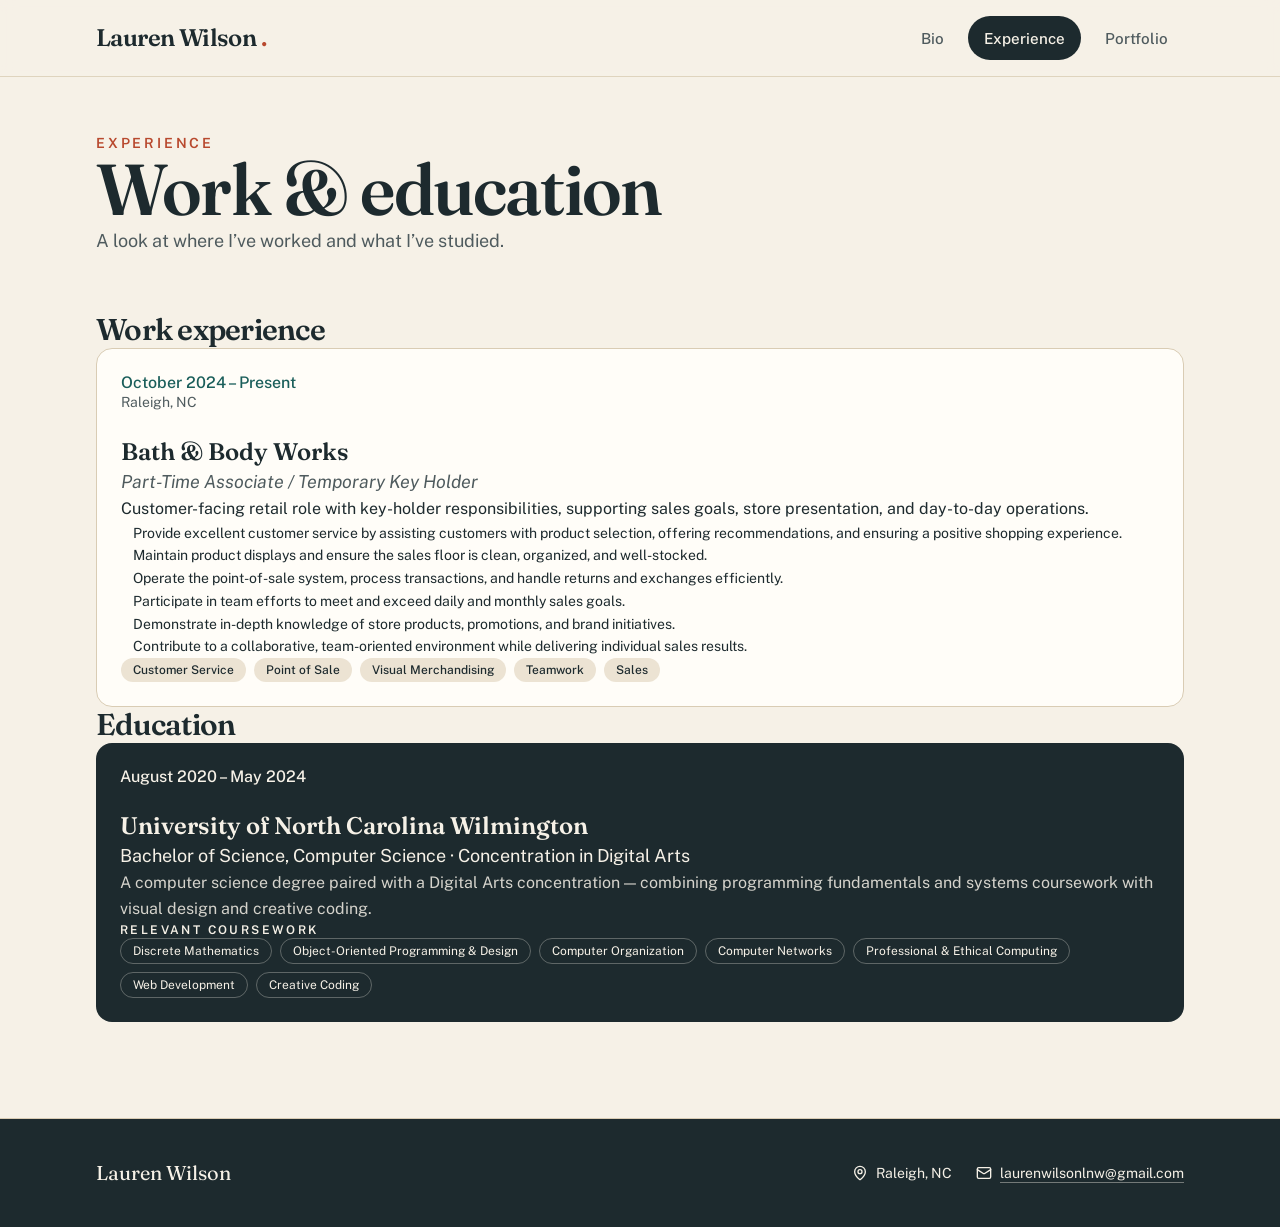
==== experience.html @ ba168817 "Match experience.html page spacing to index layout" ====
<!doctype html>
<html lang="en">
  <head>
    <meta charset="utf-8">
    <meta property="og:image:width" content="1200">
    <meta property="og:image:height" content="630">
    <meta name="viewport" content="width=device-width, initial-scale=1">
    <link rel="preload" as="image" href="/img/headshot-placeholder.svg">
    <link rel="stylesheet" href="https://fonts.googleapis.com/css2?family=Fraunces:opsz,wght@9..144,400;9..144,600&amp;family=Public+Sans:wght@400;500;600&amp;display=swap" data-precedence="default">
    <link rel="stylesheet" href="/assets/index-B3BmsTNa.css" data-precedence="default">
    <link rel="stylesheet" href="https://laurenwilsonlnw-blip.github.io/laurenwilsonlnw-resume.github.io/assets/index-B3BmsTNa.css" data-precedence="default">
    <meta name="description" content="Lauren Wilson is a Computer Science graduate from UNC Wilmington with a concentration in Digital Arts, based in Raleigh, NC.">
    <meta name="theme-color" content="#f6f1e7">
    <meta property="og:title" content="Lauren Wilson — Résumé &amp; Portfolio">
    <meta property="og:description" content="Lauren Wilson is a Computer Science graduate from UNC Wilmington with a concentration in Digital Arts, based in Raleigh, NC.">
    <meta property="og:type" content="website">
    <meta name="twitter:card" content="summary_large_image">
    <link rel="modulepreload" href="/assets/index-8iUatAJL.js">
    <link rel="preconnect" href="https://fonts.googleapis.com">
    <link rel="preconnect" href="https://fonts.gstatic.com" crossorigin="anonymous">
    <link rel="modulepreload" as="script" crossorigin="" href="/assets/experience-CYLCXYVE.js">
    <link rel="modulepreload" as="script" crossorigin="" href="/assets/PageHeading-WVvQn5Es.js">
    <link rel="modulepreload" as="script" crossorigin="" href="/assets/portfolio-CBgNnJ46.js">
    <title>Experience — Lauren Wilson</title>
    <link rel="modulepreload" href="/assets/index-6BKXORQe.js">
  </head>
  <body class="flex min-h-screen flex-col"><a href="#main" class="sr-only focus:not-sr-only focus:fixed focus:left-4 focus:top-4 focus:z-50 focus:rounded-full focus:bg-foreground focus:px-5 focus:py-3 focus:text-background">Skip to main content</a>
    <header class="border-b border-border/80 bg-background/90 backdrop-blur supports-[backdrop-filter]:bg-background/75 sticky top-0 z-20">
      <div class="mx-auto flex max-w-6xl flex-col gap-3 px-5 py-4 sm:flex-row sm:items-center sm:justify-between sm:px-8"><a class="font-display text-2xl font-semibold tracking-tight" href="./">Lauren Wilson <span class="text-accent" aria-hidden="true">.</span></a>
        <nav aria-label="Main">
          <ul class="flex gap-1 sm:gap-2">
            <li><a class="inline-flex min-h-11 items-center rounded-full px-4 text-[0.95rem] font-medium text-muted-foreground hover:bg-secondary hover:text-foreground transition-colors" href="./">Bio</a></li>
            <li><a class="inline-flex min-h-11 items-center rounded-full px-4 text-[0.95rem] font-medium bg-foreground! text-background! transition-colors" href="./experience.html" aria-current="page">Experience</a></li>
            <li><a class="inline-flex min-h-11 items-center rounded-full px-4 text-[0.95rem] font-medium text-muted-foreground hover:bg-secondary hover:text-foreground transition-colors" href="./portfolio.html">Portfolio</a></li>
          </ul>
        </nav>
      </div>
    </header>
    <main id="main" tabindex="-1" class="flex-1 focus:outline-none">
      <div class="mx-auto max-w-6xl px-5 sm:px-8">
        <section class="py-14">
          <p class="text-sm font-semibold uppercase tracking-[0.2em] text-accent">Experience</p>
          <h1 class="mt-4 font-display text-5xl font-semibold leading-[1.02] tracking-tight sm:text-7xl">Work &amp; education</h1>
          <p class="mt-5 max-w-2xl text-lg leading-relaxed text-muted-foreground">A look at where I’ve worked and what I’ve studied.</p>
        </section>
        <section class="pb-14 sm:pb-20">
          <h2 class="mb-6 font-display text-3xl font-semibold tracking-tight">Work experience</h2>
          <article class="rounded-2xl border border-border bg-card p-6 sm:p-7">
            <div class="grid gap-6 md:grid-cols-[10rem_1fr]">
              <div>
                <p class="font-medium text-primary">October 2024 – Present</p>
                <p class="mt-1 text-sm text-muted-foreground">Raleigh, NC</p>
              </div>
              <div>
                <h3 class="font-display text-2xl font-semibold">Bath &amp; Body Works</h3>
                <p class="text-lg italic text-muted-foreground">Part-Time Associate / Temporary Key Holder</p>
                <p class="mt-5 leading-relaxed">Customer-facing retail role with key-holder responsibilities, supporting sales goals, store presentation, and day-to-day operations.</p>
                <ul class="mt-4 space-y-2 text-sm leading-relaxed">
                  <li class="flex gap-3"><span class="mt-2 size-2 shrink-0 rounded-full bg-accent"></span><span>Provide excellent customer service by assisting customers with product selection, offering recommendations, and ensuring a positive shopping experience.</span></li>
                  <li class="flex gap-3"><span class="mt-2 size-2 shrink-0 rounded-full bg-accent"></span><span>Maintain product displays and ensure the sales floor is clean, organized, and well-stocked.</span></li>
                  <li class="flex gap-3"><span class="mt-2 size-2 shrink-0 rounded-full bg-accent"></span><span>Operate the point-of-sale system, process transactions, and handle returns and exchanges efficiently.</span></li>
                  <li class="flex gap-3"><span class="mt-2 size-2 shrink-0 rounded-full bg-accent"></span><span>Participate in team efforts to meet and exceed daily and monthly sales goals.</span></li>
                  <li class="flex gap-3"><span class="mt-2 size-2 shrink-0 rounded-full bg-accent"></span><span>Demonstrate in-depth knowledge of store products, promotions, and brand initiatives.</span></li>
                  <li class="flex gap-3"><span class="mt-2 size-2 shrink-0 rounded-full bg-accent"></span><span>Contribute to a collaborative, team-oriented environment while delivering individual sales results.</span></li>
                </ul>
                <div class="mt-5 flex flex-wrap gap-2"><span class="rounded-full bg-muted px-3 py-1 text-xs font-medium">Customer Service</span><span class="rounded-full bg-muted px-3 py-1 text-xs font-medium">Point of Sale</span><span class="rounded-full bg-muted px-3 py-1 text-xs font-medium">Visual Merchandising</span><span class="rounded-full bg-muted px-3 py-1 text-xs font-medium">Teamwork</span><span class="rounded-full bg-muted px-3 py-1 text-xs font-medium">Sales</span></div>
              </div>
            </div>
          </article>
        </section>
        <section class="pb-20">
          <h2 class="mb-6 font-display text-3xl font-semibold tracking-tight">Education</h2>
          <article class="rounded-2xl bg-foreground p-6 text-background sm:p-7">
            <div class="grid gap-6 md:grid-cols-[10rem_1fr]">
              <div>
                <p class="font-medium">August 2020 – May 2024</p>
              </div>
              <div>
                <h3 class="font-display text-2xl font-semibold">University of North Carolina Wilmington</h3>
                <p class="text-lg text-background/75">Bachelor of Science, Computer Science · Concentration in Digital Arts</p>
                <p class="mt-5 leading-relaxed text-background/85">A computer science degree paired with a Digital Arts concentration — combining programming fundamentals and systems coursework with visual design and creative coding.</p>
                <p class="mt-5 text-xs font-semibold uppercase tracking-[0.2em] text-background/70">Relevant coursework</p>
                <div class="mt-3 flex flex-wrap gap-2"><span class="rounded-full border border-background/30 px-3 py-1 text-xs">Discrete Mathematics</span><span class="rounded-full border border-background/30 px-3 py-1 text-xs">Object-Oriented Programming & Design</span><span class="rounded-full border border-background/30 px-3 py-1 text-xs">Computer Organization</span><span class="rounded-full border border-background/30 px-3 py-1 text-xs">Computer Networks</span><span class="rounded-full border border-background/30 px-3 py-1 text-xs">Professional & Ethical Computing</span><span class="rounded-full border border-background/30 px-3 py-1 text-xs">Web Development</span><span class="rounded-full border border-background/30 px-3 py-1 text-xs">Creative Coding</span></div>
              </div>
            </div>
          </article>
        </section>
      </div>
    </main>
    <footer class="mt-24 border-t border-border bg-foreground text-background">
      <div class="mx-auto flex max-w-6xl flex-col gap-6 px-5 py-10 sm:flex-row sm:items-center sm:justify-between sm:px-8">
        <p class="font-display text-xl">Lauren Wilson</p>
        <ul class="flex flex-col gap-3 text-sm sm:flex-row sm:gap-6">
          <li class="flex items-center gap-2"><svg xmlns="http://www.w3.org/2000/svg" width="24" height="24" viewBox="0 0 24 24" fill="none" stroke="currentColor" stroke-width="2" stroke-linecap="round" stroke-linejoin="round" class="lucide lucide-map-pin size-4" aria-hidden="true">
              <path d="M20 10c0 4.993-5.539 10.193-7.399 11.799a1 1 0 0 1-1.202 0C9.539 20.193 4 14.993 4 10a8 8 0 0 1 16 0"></path>
              <circle cx="12" cy="10" r="3"></circle>
            </svg> Raleigh, NC </li>
          <li><a href="mailto:laurenwilsonlnw@gmail.com" class="flex items-center gap-2 underline decoration-background/40 underline-offset-4 hover:decoration-background"><svg xmlns="http://www.w3.org/2000/svg" width="24" height="24" viewBox="0 0 24 24" fill="none" stroke="currentColor" stroke-width="2" stroke-linecap="round" stroke-linejoin="round" class="lucide lucide-mail size-4" aria-hidden="true">
                <path d="m22 7-8.991 5.727a2 2 0 0 1-2.009 0L2 7"></path>
                <rect x="2" y="4" width="20" height="16" rx="2"></rect>
              </svg> laurenwilsonlnw@gmail.com </a></li>
        </ul>
      </div>
    </footer>
  </body>
</html>
---- assets/index-B3BmsTNa.css ----
@layer properties {
    @supports (((-webkit-hyphens: none)) and (not (margin-trim:inline))) or ((-moz-orient:inline) and (not (color:rgb(from red r g b)))) {
        *,:before,:after,::backdrop {
            --tw-translate-x:0;
            --tw-translate-y: 0;
            --tw-translate-z: 0;
            --tw-rotate-x: initial;
            --tw-rotate-y: initial;
            --tw-rotate-z: initial;
            --tw-skew-x: initial;
            --tw-skew-y: initial;
            --tw-space-y-reverse: 0;
            --tw-border-style: solid;
            --tw-leading: initial;
            --tw-font-weight: initial;
            --tw-tracking: initial;
            --tw-shadow: 0 0 #0000;
            --tw-shadow-color: initial;
            --tw-shadow-alpha: 100%;
            --tw-inset-shadow: 0 0 #0000;
            --tw-inset-shadow-color: initial;
            --tw-inset-shadow-alpha: 100%;
            --tw-ring-color: initial;
            --tw-ring-shadow: 0 0 #0000;
            --tw-inset-ring-color: initial;
            --tw-inset-ring-shadow: 0 0 #0000;
            --tw-ring-inset: initial;
            --tw-ring-offset-width: 0px;
            --tw-ring-offset-color: #fff;
            --tw-ring-offset-shadow: 0 0 #0000;
            --tw-outline-style: solid;
            --tw-blur: initial;
            --tw-brightness: initial;
            --tw-contrast: initial;
            --tw-grayscale: initial;
            --tw-hue-rotate: initial;
            --tw-invert: initial;
            --tw-opacity: initial;
            --tw-saturate: initial;
            --tw-sepia: initial;
            --tw-drop-shadow: initial;
            --tw-drop-shadow-color: initial;
            --tw-drop-shadow-alpha: 100%;
            --tw-drop-shadow-size: initial;
            --tw-backdrop-blur: initial;
            --tw-backdrop-brightness: initial;
            --tw-backdrop-contrast: initial;
            --tw-backdrop-grayscale: initial;
            --tw-backdrop-hue-rotate: initial;
            --tw-backdrop-invert: initial;
            --tw-backdrop-opacity: initial;
            --tw-backdrop-saturate: initial;
            --tw-backdrop-sepia: initial
        }
    }
}

@layer theme {
    :root,:host {
        --font-mono: ui-monospace, SFMono-Regular, Menlo, Monaco, Consolas, "Liberation Mono", "Courier New", monospace;
        --color-blue-600: oklch(54.6% .245 262.881);
        --color-gray-600: oklch(44.6% .03 256.802);
        --color-white: #fff;
        --spacing: .25rem;
        --container-sm: 24rem;
        --container-xl: 36rem;
        --container-3xl: 48rem;
        --container-6xl: 72rem;
        --text-xs: .75rem;
        --text-xs--line-height: calc(1 / .75);
        --text-sm: .875rem;
        --text-sm--line-height: calc(1.25 / .875);
        --text-lg: 1.125rem;
        --text-lg--line-height: calc(1.75 / 1.125);
        --text-xl: 1.25rem;
        --text-xl--line-height: calc(1.75 / 1.25);
        --text-2xl: 1.5rem;
        --text-2xl--line-height: calc(2 / 1.5);
        --text-3xl: 1.875rem;
        --text-3xl--line-height: 1.2 ;
        --text-4xl: 2.25rem;
        --text-4xl--line-height: calc(2.5 / 2.25);
        --text-5xl: 3rem;
        --text-5xl--line-height: 1;
        --text-6xl: 3.75rem;
        --text-6xl--line-height: 1;
        --text-7xl: 4.5rem;
        --text-7xl--line-height: 1;
        --font-weight-medium: 500;
        --font-weight-semibold: 600;
        --font-weight-bold: 700;
        --tracking-tight: -.025em;
        --leading-relaxed: 1.625;
        --radius-2xl: 1rem;
        --default-transition-duration: .15s;
        --default-transition-timing-function: cubic-bezier(.4, 0, .2, 1);
        --default-font-family: "Public Sans", ui-sans-serif, system-ui, sans-serif;
        --default-mono-font-family: var(--font-mono)
    }
}

@layer base {
    *,:after,:before,::backdrop {
        box-sizing: border-box;
        border: 0 solid;
        margin: 0;
        padding: 0
    }

    ::file-selector-button {
        box-sizing: border-box;
        border: 0 solid;
        margin: 0;
        padding: 0
    }

    html,: host {
        -webkit-text-size-adjust:100%;
        tab-size: 4;
        line-height: 1.5;
        font-family: var(--default-font-family,ui-sans-serif, system-ui, sans-serif, "Apple Color Emoji", "Segoe UI Emoji", "Segoe UI Symbol", "Noto Color Emoji");
        font-feature-settings: var(--default-font-feature-settings,normal);
        font-variation-settings: var(--default-font-variation-settings,normal);
        -webkit-tap-highlight-color: transparent
    }

    hr {
        height: 0;
        color: inherit;
        border-top-width: 1px
    }

    abbr: where([title]) {
        -webkit-text-decoration:underline dotted;
        text-decoration: underline dotted
    }

    h1,h2,h3,h4,h5,h6 {
        font-size: inherit;
        font-weight: inherit
    }

    a {
        color: inherit;
        -webkit-text-decoration: inherit;
        text-decoration: inherit
    }

    b,strong {
        font-weight: bolder
    }

    code,kbd,samp,pre {
        font-family: var(--default-mono-font-family,ui-monospace, SFMono-Regular, Menlo, Monaco, Consolas, "Liberation Mono", "Courier New", monospace);
        font-feature-settings: var(--default-mono-font-feature-settings,normal);
        font-variation-settings: var(--default-mono-font-variation-settings,normal);
        font-size: 1em
    }

    small {
        font-size: 80%
    }

    sub,sup {
        vertical-align: baseline;
        font-size: 75%;
        line-height: 0;
        position: relative
    }

    sub {
        bottom: -.25em
    }

    sup {
        top: -.5em
    }

    table {
        text-indent: 0;
        border-color: inherit;
        border-collapse: collapse
    }

    :-moz-focusring {
        outline: auto
    }

    progress {
        vertical-align: baseline
    }

    summary {
        display: list-item
    }

    ol,ul,menu {
        list-style: none
    }

    img,svg,video,canvas,audio,iframe,embed,object {
        vertical-align: middle;
        display: block
    }

    img,video {
        max-width: 100%;
        height: auto
    }

    button,input,select,optgroup,textarea {
        font: inherit;
        font-feature-settings: inherit;
        font-variation-settings: inherit;
        letter-spacing: inherit;
        color: inherit;
        opacity: 1;
        background-color: #0000;
        border-radius: 0
    }

    ::file-selector-button {
        font: inherit;
        font-feature-settings: inherit;
        font-variation-settings: inherit;
        letter-spacing: inherit;
        color: inherit;
        opacity: 1;
        background-color: #0000;
        border-radius: 0
    }

    :where(select: is([multiple],[size])) optgroup {
        font-weight:bolder
    }

    :where(select: is([multiple],[size])) optgroup option {
        padding-inline-start:20px
    }

    ::file-selector-button {
        margin-inline-end:4px}

    ::placeholder {
        opacity: 1
    }

    @supports (not ((-webkit-appearance: -apple-pay-button))) or (contain-intrinsic-size:1px) {
        ::placeholder {
            color:currentColor
        }

        @supports (color: color-mix(in lab,red,red)) {
            ::placeholder {
                color:color-mix(in oklab,currentcolor 50%,transparent)
            }
        }
    }

    textarea {
        resize: vertical
    }

    ::-webkit-search-decoration {
        -webkit-appearance: none
    }

    ::-webkit-date-and-time-value {
        min-height: 1lh;
        text-align: inherit
    }

    ::-webkit-datetime-edit {
        display: inline-flex
    }

    ::-webkit-datetime-edit-fields-wrapper {
        padding: 0
    }

    ::-webkit-datetime-edit {
        padding-block:0}

    ::-webkit-datetime-edit-year-field {
        padding-block:0}

    ::-webkit-datetime-edit-month-field {
        padding-block:0}

    ::-webkit-datetime-edit-day-field {
        padding-block:0}

    ::-webkit-datetime-edit-hour-field {
        padding-block:0}

    ::-webkit-datetime-edit-minute-field {
        padding-block:0}

    ::-webkit-datetime-edit-second-field {
        padding-block:0}

    ::-webkit-datetime-edit-millisecond-field {
        padding-block:0}

    ::-webkit-datetime-edit-meridiem-field {
        padding-block:0}

    ::-webkit-calendar-picker-indicator {
        line-height: 1
    }

    :-moz-ui-invalid {
        box-shadow: none
    }

    button,input: where([type=button],[type=reset],[type=submit]) {
        appearance:button
    }

    ::file-selector-button {
        appearance: button
    }

    ::-webkit-inner-spin-button {
        height: auto
    }

    ::-webkit-outer-spin-button {
        height: auto
    }

    [hidden]: where(:not([hidden=until-found])) {
        display:none!important
    }

    * {
        border-color: var(--border)
    }

    html {
        scroll-behavior: smooth
    }

    body {
        margin: calc(var(--spacing) * 0);
        background-color: var(--background);
        color: var(--foreground);
        -webkit-font-smoothing: antialiased;
        -moz-osx-font-smoothing: grayscale;
        font-family: Public Sans,ui-sans-serif,system-ui,sans-serif
    }

    :focus-visible {
        outline: 3px solid var(--ring);
        outline-offset: 3px;
        border-radius: 4px
    }

    ::selection {
        background: var(--secondary)
    }
}

@layer components;@layer utilities {
    .\@container\/card-header {
        container: card-header/inline-size
    }

    .visible {
        visibility: visible
    }

    .sr-only {
        clip-path: inset(50%);
        white-space: nowrap;
        border-width: 0;
        width: 1px;
        height: 1px;
        margin: -1px;
        padding: 0;
        position: absolute;
        overflow: hidden
    }

    .absolute {
        position: absolute
    }

    .relative {
        position: relative
    }

    .static {
        position: static
    }

    .sticky {
        position: sticky
    }

    .-inset-3 {
        inset: calc(var(--spacing) * -3)
    }

    .start {
        inset-inline-start: var(--spacing)
    }

    .top-0 {
        top: calc(var(--spacing) * 0)
    }

    .z-20 {
        z-index: 20
    }

    .col-start-2 {
        grid-column-start: 2
    }

    .row-span-2 {
        grid-row: span 2/span 2
    }

    .row-start-1 {
        grid-row-start: 1
    }

    .mx-auto {
        margin-inline:auto}

    .mt-0\.5 {
        margin-top: calc(var(--spacing) * .5)
    }

    .mt-2 {
        margin-top: calc(var(--spacing) * 2)
    }

    .mt-8 {
        margin-top: calc(var(--spacing) * 8)
    }

    .mt-14 {
        margin-top: calc(var(--spacing) * 14)
    }

    .mt-16 {
        margin-top: calc(var(--spacing) * 16)
    }

    .mt-20 {
        margin-top: calc(var(--spacing) * 20)
    }

    .mt-24 {
        margin-top: calc(var(--spacing) * 24)
    }

    .mt-auto {
        margin-top: auto
    }

    .mb-3 {
        margin-bottom: calc(var(--spacing) * 3)
    }

    .block {
        display: block
    }

    .flex {
        display: flex
    }

    .grid {
        display: grid
    }

    .hidden {
        display: none
    }

    .inline-flex {
        display: inline-flex
    }

    .aspect-\[4\/5\] {
        aspect-ratio: 4/5
    }

    .aspect-\[8\/5\] {
        aspect-ratio: 8/5
    }

    .size-4 {
        width: calc(var(--spacing) * 4);
        height: calc(var(--spacing) * 4)
    }

    .size-5 {
        width: calc(var(--spacing) * 5);
        height: calc(var(--spacing) * 5)
    }

    .h-full {
        height: 100%
    }

    .min-h-11 {
        min-height: calc(var(--spacing) * 11)
    }

    .min-h-12 {
        min-height: calc(var(--spacing) * 12)
    }

    .min-h-screen {
        min-height: 100vh
    }

    .w-fit {
        width: fit-content
    }

    .w-full {
        width: 100%
    }

    .max-w-3xl {
        max-width: var(--container-3xl)
    }

    .max-w-6xl {
        max-width: var(--container-6xl)
    }

    .max-w-sm {
        max-width: var(--container-sm)
    }

    .max-w-xl {
        max-width: var(--container-xl)
    }

    .flex-1 {
        flex: 1
    }

    .shrink-0 {
        flex-shrink: 0
    }

    .translate-x-4 {
        --tw-translate-x: calc(var(--spacing) * 4);
        translate: var(--tw-translate-x) var(--tw-translate-y)
    }

    .translate-y-4 {
        --tw-translate-y: calc(var(--spacing) * 4);
        translate: var(--tw-translate-x) var(--tw-translate-y)
    }

    .transform {
        transform: var(--tw-rotate-x,) var(--tw-rotate-y,) var(--tw-rotate-z,) var(--tw-skew-x,) var(--tw-skew-y,)
    }

    .auto-rows-min {
        grid-auto-rows: min-content
    }

    .grid-rows-\[auto_auto\] {
        grid-template-rows: auto auto
    }

    .flex-col {
        flex-direction: column
    }

    .flex-wrap {
        flex-wrap: wrap
    }

    .items-center {
        align-items: center
    }

    .items-start {
        align-items: flex-start
    }

    .justify-center {
        justify-content: center
    }

    .gap-1 {
        gap: calc(var(--spacing) * 1)
    }

    .gap-1\.5 {
        gap: calc(var(--spacing) * 1.5)
    }

    .gap-2 {
        gap: calc(var(--spacing) * 2)
    }

    .gap-3 {
        gap: calc(var(--spacing) * 3)
    }

    .gap-4 {
        gap: calc(var(--spacing) * 4)
    }

    .gap-6 {
        gap: calc(var(--spacing) * 6)
    }

    .gap-8 {
        gap: calc(var(--spacing) * 8)
    }

    .gap-10 {
        gap: calc(var(--spacing) * 10)
    }

    :where(.space-y-1>:not(:last-child)) {
        --tw-space-y-reverse: 0;
        margin-block-start:calc(calc(var(--spacing) * 1) * var(--tw-space-y-reverse));margin-block-end: calc(calc(var(--spacing) * 1) * calc(1 - var(--tw-space-y-reverse)))
    }

    :where(.space-y-1\.5>: not(:last-child)) {
        --tw-space-y-reverse:0;
        margin-block-start:calc(calc(var(--spacing) * 1.5) * var(--tw-space-y-reverse));margin-block-end: calc(calc(var(--spacing) * 1.5) * calc(1 - var(--tw-space-y-reverse)))
    }

    :where(.space-y-3>:not(:last-child)) {
        --tw-space-y-reverse: 0;
        margin-block-start:calc(calc(var(--spacing) * 3) * var(--tw-space-y-reverse));margin-block-end: calc(calc(var(--spacing) * 3) * calc(1 - var(--tw-space-y-reverse)))
    }

    :where(.space-y-4>:not(:last-child)) {
        --tw-space-y-reverse: 0;
        margin-block-start:calc(calc(var(--spacing) * 4) * var(--tw-space-y-reverse));margin-block-end: calc(calc(var(--spacing) * 4) * calc(1 - var(--tw-space-y-reverse)))
    }

    :where(.space-y-5>:not(:last-child)) {
        --tw-space-y-reverse: 0;
        margin-block-start:calc(calc(var(--spacing) * 5) * var(--tw-space-y-reverse));margin-block-end: calc(calc(var(--spacing) * 5) * calc(1 - var(--tw-space-y-reverse)))
    }

    :where(.space-y-6>:not(:last-child)) {
        --tw-space-y-reverse: 0;
        margin-block-start:calc(calc(var(--spacing) * 6) * var(--tw-space-y-reverse));margin-block-end: calc(calc(var(--spacing) * 6) * calc(1 - var(--tw-space-y-reverse)))
    }

    :where(.space-y-8>:not(:last-child)) {
        --tw-space-y-reverse: 0;
        margin-block-start:calc(calc(var(--spacing) * 8) * var(--tw-space-y-reverse));margin-block-end: calc(calc(var(--spacing) * 8) * calc(1 - var(--tw-space-y-reverse)))
    }

    .self-start {
        align-self: flex-start
    }

    .justify-self-end {
        justify-self: flex-end
    }

    .overflow-hidden {
        overflow: hidden
    }

    .rounded-2xl {
        border-radius: var(--radius-2xl)
    }

    .rounded-\[2rem\] {
        border-radius: 2rem
    }

    .rounded-full {
        border-radius: 3.40282e38px
    }

    .rounded-md {
        border-radius: calc(var(--radius) - 2px)
    }

    .rounded-xl {
        border-radius: calc(var(--radius) + 4px)
    }

    .border {
        border-style: var(--tw-border-style);
        border-width: 1px
    }

    .border-2 {
        border-style: var(--tw-border-style);
        border-width: 2px
    }

    .border-t {
        border-top-style: var(--tw-border-style);
        border-top-width: 1px
    }

    .border-b {
        border-bottom-style: var(--tw-border-style);
        border-bottom-width: 1px
    }

    .border-background\/30 {
        border-color: var(--background)
    }

    @supports (color: color-mix(in lab,red,red)) {
        .border-background\/30 {
            border-color:color-mix(in oklab,var(--background) 30%,transparent)
        }
    }

    .border-border,.border-border\/80 {
        border-color: var(--border)
    }

    @supports (color: color-mix(in lab,red,red)) {
        .border-border\/80 {
            border-color:color-mix(in oklab,var(--border) 80%,transparent)
        }
    }

    .border-foreground {
        border-color: var(--foreground)
    }

    .border-transparent {
        border-color: #0000
    }

    .bg-accent\/20 {
        background-color: var(--accent)
    }

    @supports (color: color-mix(in lab,red,red)) {
        .bg-accent\/20 {
            background-color:color-mix(in oklab,var(--accent) 20%,transparent)
        }
    }

    .bg-background\/90 {
        background-color: var(--background)
    }

    @supports (color: color-mix(in lab,red,red)) {
        .bg-background\/90 {
            background-color:color-mix(in oklab,var(--background) 90%,transparent)
        }
    }

    .bg-border {
        background-color: var(--border)
    }

    .bg-card {
        background-color: var(--card)
    }

    .bg-foreground {
        background-color: var(--foreground)
    }

    .bg-foreground\! {
        background-color: var(--foreground)!important
    }

    .bg-muted {
        background-color: var(--muted)
    }

    .bg-primary {
        background-color: var(--primary)
    }

    .bg-primary-foreground {
        background-color: var(--primary-foreground)
    }

    .bg-secondary {
        background-color: var(--secondary)
    }

    .object-cover {
        object-fit: cover
    }

    .p-4 {
        padding: calc(var(--spacing) * 4)
    }

    .p-5 {
        padding: calc(var(--spacing) * 5)
    }

    .p-6 {
        padding: calc(var(--spacing) * 6)
    }

    .px-2 {
        padding-inline:calc(var(--spacing) * 2)}

    .px-3 {
        padding-inline: calc(var(--spacing) * 3)
    }

    .px-4 {
        padding-inline:calc(var(--spacing) * 4)}

    .px-5 {
        padding-inline: calc(var(--spacing) * 5)
    }

    .px-6 {
        padding-inline:calc(var(--spacing) * 6)}

    .py-0\.5 {
        padding-block: calc(var(--spacing) * .5)
    }

    .py-1 {
        padding-block:calc(var(--spacing) * 1)}

    .py-4 {
        padding-block: calc(var(--spacing) * 4)
    }

    .py-6 {
        padding-block:calc(var(--spacing) * 6)}

    .py-10 {
        padding-block: calc(var(--spacing) * 10)
    }

    .py-12 {
        padding-block:calc(var(--spacing) * 12)}

    .py-14 {
        padding-block: calc(var(--spacing) * 14)
    }

    .pt-2 {
        padding-top: calc(var(--spacing) * 2)
    }

    .pt-3 {
        padding-top: calc(var(--spacing) * 3)
    }

    .pt-4 {
        padding-top: calc(var(--spacing) * 4)
    }

    .font-display {
        font-family: Fraunces,ui-serif,Georgia,serif
    }

    .font-sans {
        font-family: Public Sans,ui-sans-serif,system-ui,sans-serif
    }

    .text-2xl {
        font-size: var(--text-2xl);
        line-height: var(--tw-leading,var(--text-2xl--line-height))
    }

    .text-3xl {
        font-size: var(--text-3xl);
        line-height: var(--tw-leading,var(--text-3xl--line-height))
    }

    .text-4xl {
        font-size: var(--text-4xl);
        line-height: var(--tw-leading,var(--text-4xl--line-height))
    }

    .text-5xl {
        font-size: var(--text-5xl);
        line-height: var(--tw-leading,var(--text-5xl--line-height))
    }

    .text-lg {
        font-size: var(--text-lg);
        line-height: var(--tw-leading,var(--text-lg--line-height))
    }

    .text-sm {
        font-size: var(--text-sm);
        line-height: var(--tw-leading,var(--text-sm--line-height))
    }

    .text-xl {
        font-size: var(--text-xl);
        line-height: var(--tw-leading,var(--text-xl--line-height))
    }

    .text-xs {
        font-size: var(--text-xs);
        line-height: var(--tw-leading,var(--text-xs--line-height))
    }

    .text-\[0\.95rem\] {
        font-size: .95rem
    }

    .leading-\[1\.02\] {
        --tw-leading: 1.02;
        line-height: 1.02
    }

    .leading-\[1\.05\] {
        --tw-leading: 1.05;
        line-height: 1.05
    }

    .leading-none {
        --tw-leading: 1;
        line-height: 1
    }

    .leading-relaxed {
        --tw-leading: var(--leading-relaxed);
        line-height: var(--leading-relaxed)
    }

    .font-bold {
        --tw-font-weight: var(--font-weight-bold);
        font-weight: var(--font-weight-bold)
    }

    .font-medium {
        --tw-font-weight: var(--font-weight-medium);
        font-weight: var(--font-weight-medium)
    }

    .font-semibold {
        --tw-font-weight: var(--font-weight-semibold);
        font-weight: var(--font-weight-semibold)
    }

    .tracking-\[0\.2em\] {
        --tw-tracking: .2em;
        letter-spacing: .2em
    }

    .tracking-\[0\.15em\] {
        --tw-tracking: .15em;
        letter-spacing: .15em
    }

    .tracking-tight {
        --tw-tracking: var(--tracking-tight);
        letter-spacing: var(--tracking-tight)
    }

    .whitespace-nowrap {
        white-space: nowrap
    }

    .text-accent {
        color: var(--accent)
    }

    .text-background {
        color: var(--background)
    }

    .text-background\! {
        color: var(--background)!important
    }

    .text-background\/80 {
        color: var(--background)
    }

    @supports (color: color-mix(in lab,red,red)) {
        .text-background\/80 {
            color:color-mix(in oklab,var(--background) 80%,transparent)
        }
    }

    .text-background\/85 {
        color: var(--background)
    }

    @supports (color: color-mix(in lab,red,red)) {
        .text-background\/85 {
            color:color-mix(in oklab,var(--background) 85%,transparent)
        }
    }

    .text-blue-600 {
        color: var(--color-blue-600)
    }

    .text-card-foreground {
        color: var(--card-foreground)
    }

    .text-foreground {
        color: var(--foreground)
    }

    .text-gray-600 {
        color: var(--color-gray-600)
    }

    .text-muted-foreground {
        color: var(--muted-foreground)
    }

    .text-primary {
        color: var(--primary)
    }

    .text-primary-foreground,.text-primary-foreground\/85 {
        color: var(--primary-foreground)
    }

    @supports (color: color-mix(in lab,red,red)) {
        .text-primary-foreground\/85 {
            color:color-mix(in oklab,var(--primary-foreground) 85%,transparent)
        }
    }

    .text-secondary {
        color: var(--secondary)
    }

    .text-secondary-foreground {
        color: var(--secondary-foreground)
    }

    .text-white {
        color: var(--color-white)
    }

    .uppercase {
        text-transform: uppercase
    }

    .italic {
        font-style: italic
    }

    .underline {
        text-decoration-line: underline
    }

    .decoration-background\/40 {
        -webkit-text-decoration-color: var(--background);
        text-decoration-color: var(--background)
    }

    @supports (color: color-mix(in lab,red,red)) {
        .decoration-background\/40 {
            -webkit-text-decoration-color:color-mix(in oklab,var(--background) 40%,transparent);
            text-decoration-color: color-mix(in oklab,var(--background) 40%,transparent)
        }
    }

    .underline-offset-4 {
        text-underline-offset: 4px
    }

    .shadow-sm {
        --tw-shadow: 0 1px 3px 0 var(--tw-shadow-color,#0000001a), 0 1px 2px -1px var(--tw-shadow-color,#0000001a);
        box-shadow: var(--tw-inset-shadow),var(--tw-inset-ring-shadow),var(--tw-ring-offset-shadow),var(--tw-ring-shadow),var(--tw-shadow)
    }

    .shadow-xl {
        --tw-shadow: 0 20px 25px -5px var(--tw-shadow-color,#0000001a), 0 8px 10px -6px var(--tw-shadow-color,#0000001a);
        box-shadow: var(--tw-inset-shadow),var(--tw-inset-ring-shadow),var(--tw-ring-offset-shadow),var(--tw-ring-shadow),var(--tw-shadow)
    }

    .shadow-foreground\/10 {
        --tw-shadow-color: var(--foreground)
    }

    @supports (color: color-mix(in lab,red,red)) {
        .shadow-foreground\/10 {
            --tw-shadow-color:color-mix(in oklab, color-mix(in oklab, var(--foreground) 10%, transparent) var(--tw-shadow-alpha), transparent)
        }
    }

    .outline {
        outline-style: var(--tw-outline-style);
        outline-width: 1px
    }

    .filter {
        filter: var(--tw-blur,) var(--tw-brightness,) var(--tw-contrast,) var(--tw-grayscale,) var(--tw-hue-rotate,) var(--tw-invert,) var(--tw-saturate,) var(--tw-sepia,) var(--tw-drop-shadow,)
    }

    .backdrop-blur {
        --tw-backdrop-blur: blur(8px);
        -webkit-backdrop-filter: var(--tw-backdrop-blur,) var(--tw-backdrop-brightness,) var(--tw-backdrop-contrast,) var(--tw-backdrop-grayscale,) var(--tw-backdrop-hue-rotate,) var(--tw-backdrop-invert,) var(--tw-backdrop-opacity,) var(--tw-backdrop-saturate,) var(--tw-backdrop-sepia,);
        backdrop-filter: var(--tw-backdrop-blur,) var(--tw-backdrop-brightness,) var(--tw-backdrop-contrast,) var(--tw-backdrop-grayscale,) var(--tw-backdrop-hue-rotate,) var(--tw-backdrop-invert,) var(--tw-backdrop-opacity,) var(--tw-backdrop-saturate,) var(--tw-backdrop-sepia,)
    }

    .transition {
        transition-property: color,background-color,border-color,outline-color,text-decoration-color,fill,stroke,--tw-gradient-from,--tw-gradient-via,--tw-gradient-to,opacity,box-shadow,transform,translate,scale,rotate,filter,-webkit-backdrop-filter,backdrop-filter,display,content-visibility,overlay,pointer-events;
        transition-timing-function: var(--tw-ease,var(--default-transition-timing-function));
        transition-duration: var(--tw-duration,var(--default-transition-duration))
    }

    .transition-\[color\,box-shadow\] {
        transition-property: color,box-shadow;
        transition-timing-function: var(--tw-ease,var(--default-transition-timing-function));
        transition-duration: var(--tw-duration,var(--default-transition-duration))
    }

    .transition-colors {
        transition-property: color,background-color,border-color,outline-color,text-decoration-color,fill,stroke,--tw-gradient-from,--tw-gradient-via,--tw-gradient-to;
        transition-timing-function: var(--tw-ease,var(--default-transition-timing-function));
        transition-duration: var(--tw-duration,var(--default-transition-duration))
    }

    @media(hover: hover) {
        .hover\:-translate-y-1:hover {
            --tw-translate-y:calc(var(--spacing) * -1);
            translate: var(--tw-translate-x) var(--tw-translate-y)
        }

        .hover\:bg-foreground:hover {
            background-color: var(--foreground)
        }

        .hover\:bg-primary\/90:hover {
            background-color: var(--primary)
        }

        @supports (color: color-mix(in lab,red,red)) {
            .hover\:bg-primary\/90:hover {
                background-color:color-mix(in oklab,var(--primary) 90%,transparent)
            }
        }

        .hover\:bg-secondary:hover {
            background-color: var(--secondary)
        }

        .hover\:text-background:hover {
            color: var(--background)
        }

        .hover\:text-foreground:hover {
            color: var(--foreground)
        }

        .hover\:underline:hover {
            text-decoration-line: underline
        }

        .hover\:decoration-background:hover {
            -webkit-text-decoration-color: var(--background);
            text-decoration-color: var(--background)
        }

        .hover\:shadow-xl:hover {
            --tw-shadow: 0 20px 25px -5px var(--tw-shadow-color,#0000001a), 0 8px 10px -6px var(--tw-shadow-color,#0000001a);
            box-shadow: var(--tw-inset-shadow),var(--tw-inset-ring-shadow),var(--tw-ring-offset-shadow),var(--tw-ring-shadow),var(--tw-shadow)
        }

        .hover\:shadow-foreground\/10:hover {
            --tw-shadow-color: var(--foreground)
        }

        @supports (color: color-mix(in lab,red,red)) {
            .hover\:shadow-foreground\/10:hover {
                --tw-shadow-color:color-mix(in oklab, color-mix(in oklab, var(--foreground) 10%, transparent) var(--tw-shadow-alpha), transparent)
            }
        }
    }

    .focus\: not-sr-only:focus {
        clip-path:none;
        white-space: normal;
        width: auto;
        height: auto;
        margin: 0;
        padding: 0;
        position: static;
        overflow: visible
    }

    .focus\: fixed:focus {
        position:fixed
    }

    .focus\: top-4:focus {
        top:calc(var(--spacing) * 4)
    }

    .focus\: left-4:focus {
        left:calc(var(--spacing) * 4)
    }

    .focus\: z-50:focus {
        z-index:50
    }

    .focus\: rounded-full:focus {
        border-radius:3.40282e38px
    }

    .focus\: bg-foreground:focus {
        background-color:var(--foreground)
    }

    .focus\: px-5:focus {
        padding-inline:calc(var(--spacing) * 5)
    }

    .focus\: py-3:focus {
        padding-block:calc(var(--spacing) * 3)
    }

    .focus\: text-background:focus {
        color:var(--background)
    }

    .focus\: outline-none:focus {
        --tw-outline-style:none;
        outline-style: none
    }

    .focus-visible\: border-ring:focus-visible {
        border-color:var(--ring)
    }

    .focus-visible\: ring-\[3px\]:focus-visible {
        --tw-ring-shadow:var(--tw-ring-inset,) 0 0 0 calc(3px + var(--tw-ring-offset-width)) var(--tw-ring-color,currentcolor);
        box-shadow: var(--tw-inset-shadow),var(--tw-inset-ring-shadow),var(--tw-ring-offset-shadow),var(--tw-ring-shadow),var(--tw-shadow)
    }

    .focus-visible\: ring-ring\/50:focus-visible {
        --tw-ring-color:var(--ring)
    }

    @supports (color: color-mix(in lab,red,red)) {
        .focus-visible\:ring-ring\/50:focus-visible {
            --tw-ring-color:color-mix(in oklab, var(--ring) 50%, transparent)
        }
    }

    .has-data-\[slot\=card-action\]\: grid-cols-\[1fr_auto\]:has([data-slot=card-action]) {
        grid-template-columns:1fr auto
    }

    .data-\[orientation\=horizontal\]\: h-px[data-orientation=horizontal] {
        height:1px
    }

    .data-\[orientation\=horizontal\]\: w-full[data-orientation=horizontal] {
        width:100%
    }

    .data-\[orientation\=vertical\]\: h-full[data-orientation=vertical] {
        height:100%
    }

    .data-\[orientation\=vertical\]\: w-px[data-orientation=vertical] {
        width:1px
    }

    @supports ((-webkit-backdrop-filter: var(--tw)) or (backdrop-filter:var(--tw))) {
        .supports-\[backdrop-filter\]\:bg-background\/75 {
            background-color:var(--background)
        }

        @supports (color: color-mix(in lab,red,red)) {
            .supports-\[backdrop-filter\]\:bg-background\/75 {
                background-color:color-mix(in oklab,var(--background) 75%,transparent)
            }
        }
    }

    @media(min-width: 40rem) {
        .sm\:grid-cols-2 {
            grid-template-columns:repeat(2,minmax(0,1fr))
        }

        .sm\:grid-cols-3 {
            grid-template-columns: repeat(3,minmax(0,1fr))
        }

        .sm\:flex-row {
            flex-direction: row
        }

        .sm\:items-center {
            align-items: center
        }

        .sm\:justify-between {
            justify-content: space-between
        }

        .sm\:gap-2 {
            gap: calc(var(--spacing) * 2)
        }

        .sm\:gap-6 {
            gap: calc(var(--spacing) * 6)
        }

        .sm\:p-8 {
            padding: calc(var(--spacing) * 8)
        }

        .sm\:px-8 {
            padding-inline:calc(var(--spacing) * 8)}

        .sm\: px-12 {
            padding-inline:calc(var(--spacing) * 12)
        }

        .sm\:py-20 {
            padding-block:calc(var(--spacing) * 20)}

        .sm\: text-4xl {
            font-size:var(--text-4xl);
            line-height: var(--tw-leading,var(--text-4xl--line-height))
        }

        .sm\:text-6xl {
            font-size: var(--text-6xl);
            line-height: var(--tw-leading,var(--text-6xl--line-height))
        }

        .sm\:text-7xl {
            font-size: var(--text-7xl);
            line-height: var(--tw-leading,var(--text-7xl--line-height))
        }
    }

    @media(min-width: 48rem) {
        .md\:grid-cols-\[1\.4fr_1fr\] {
            grid-template-columns:1.4fr 1fr
        }

        .md\:grid-cols-\[1fr_2fr\] {
            grid-template-columns: 1fr 2fr
        }

        .md\:grid-cols-\[14rem_1fr\] {
            grid-template-columns: 14rem 1fr
        }

        .md\:flex-row {
            flex-direction: row
        }

        .md\:items-center {
            align-items: center
        }

        .md\:justify-between {
            justify-content: space-between
        }

        .md\:gap-10 {
            gap: calc(var(--spacing) * 10)
        }

        .md\:gap-16 {
            gap: calc(var(--spacing) * 16)
        }

        .md\:self-auto {
            align-self: auto
        }
    }

    .\[\.border-b\]\: pb-6.border-b {
        padding-bottom:calc(var(--spacing) * 6)
    }

    .\[\.border-t\]\: pt-6.border-t {
        padding-top:calc(var(--spacing) * 6)
    }

    .\[\&\>svg\]\: pointer-events-none>svg {
        pointer-events:none
    }

    .\[\&\>svg\]\: size-3>svg {
        width:calc(var(--spacing) * 3);
        height: calc(var(--spacing) * 3)
    }

    @media(hover: hover) {
        a.\[a\&\]\:hover\:bg-accent:hover {
            background-color:var(--accent)
        }

        a.\[a\&\]\:hover\:bg-primary\/90:hover {
            background-color: var(--primary)
        }

        @supports (color: color-mix(in lab,red,red)) {
            a.\[a\&\]\:hover\:bg-primary\/90:hover {
                background-color:color-mix(in oklab,var(--primary) 90%,transparent)
            }
        }

        a.\[a\&\]\:hover\:bg-secondary\/90:hover {
            background-color: var(--secondary)
        }

        @supports (color: color-mix(in lab,red,red)) {
            a.\[a\&\]\:hover\:bg-secondary\/90:hover {
                background-color:color-mix(in oklab,var(--secondary) 90%,transparent)
            }
        }

        a.\[a\&\]\:hover\:text-accent-foreground:hover {
            color: var(--accent-foreground)
        }
    }
}

:root {
    --background: #f6f1e7;
    --foreground: #1d2a2e;
    --card: #fffdf8;
    --card-foreground: #1d2a2e;
    --primary: #1a5e5a;
    --primary-foreground: #fffdf8;
    --secondary: #e7dcc8;
    --secondary-foreground: #1d2a2e;
    --muted: #ece3d3;
    --muted-foreground: #4f5b5e;
    --accent: #b8492e;
    --accent-foreground: #fffdf8;
    --border: #d9ccb4;
    --ring: #1a5e5a;
    --radius: .75rem
}

.rich-text ul {
    list-style-type: none
}

:where(.rich-text ul>:not(:last-child)) {
    --tw-space-y-reverse: 0;
    margin-block-start:calc(calc(var(--spacing) * 2.5) * var(--tw-space-y-reverse));margin-block-end: calc(calc(var(--spacing) * 2.5) * calc(1 - var(--tw-space-y-reverse)))
}

.rich-text ul {
    padding-left: calc(var(--spacing) * 0)
}

.rich-text li {
    padding-left: calc(var(--spacing) * 6);
    --tw-leading: var(--leading-relaxed);
    line-height: var(--leading-relaxed);
    position: relative
}

.rich-text li:before {
    content: "";
    top: .7em;
    left: calc(var(--spacing) * 0);
    height: calc(var(--spacing) * 1.5);
    width: calc(var(--spacing) * 3);
    background-color: var(--accent);
    border-radius: 3.40282e38px;
    position: absolute
}

.rich-text p {
    --tw-leading: var(--leading-relaxed);
    line-height: var(--leading-relaxed)
}

@media(prefers-reduced-motion:reduce) {
    html {
        scroll-behavior: auto
    }

    *,:before,:after {
        transition-duration: .01ms!important;
        animation-duration: .01ms!important;
        animation-iteration-count: 1!important
    }
}

@keyframes enter {
    0% {
        opacity: var(--tw-enter-opacity,1);
        transform: translate3d(var(--tw-enter-translate-x,0),var(--tw-enter-translate-y,0),0) scale3d(var(--tw-enter-scale,1),var(--tw-enter-scale,1),var(--tw-enter-scale,1)) rotate(var(--tw-enter-rotate,0))
    }
}

@keyframes exit {
    to {
        opacity: var(--tw-exit-opacity,1);
        transform: translate3d(var(--tw-exit-translate-x,0),var(--tw-exit-translate-y,0),0) scale3d(var(--tw-exit-scale,1),var(--tw-exit-scale,1),var(--tw-exit-scale,1)) rotate(var(--tw-exit-rotate,0))
    }
}

@property --tw-translate-x {
    syntax: "*";
    inherits: false;
    initial-value: 0
}

@property --tw-translate-y {
    syntax: "*";
    inherits: false;
    initial-value: 0
}

@property --tw-translate-z {
    syntax: "*";
    inherits: false;
    initial-value: 0
}

@property --tw-rotate-x {
    syntax: "*";
    inherits: false
}

@property --tw-rotate-y {
    syntax: "*";
    inherits: false
}

@property --tw-rotate-z {
    syntax: "*";
    inherits: false
}

@property --tw-skew-x {
    syntax: "*";
    inherits: false
}

@property --tw-skew-y {
    syntax: "*";
    inherits: false
}

@property --tw-space-y-reverse {
    syntax: "*";
    inherits: false;
    initial-value: 0
}

@property --tw-border-style {
    syntax: "*";
    inherits: false;
    initial-value: solid
}

@property --tw-leading {
    syntax: "*";
    inherits: false
}

@property --tw-font-weight {
    syntax: "*";
    inherits: false
}

@property --tw-tracking {
    syntax: "*";
    inherits: false
}

@property --tw-shadow {
    syntax: "*";
    inherits: false;
    initial-value: 0 0 #0000
}

@property --tw-shadow-color {
    syntax: "*";
    inherits: false
}

@property --tw-shadow-alpha {
    syntax: "<percentage>";
    inherits: false;
    initial-value: 100%
}

@property --tw-inset-shadow {
    syntax: "*";
    inherits: false;
    initial-value: 0 0 #0000
}

@property --tw-inset-shadow-color {
    syntax: "*";
    inherits: false
}

@property --tw-inset-shadow-alpha {
    syntax: "<percentage>";
    inherits: false;
    initial-value: 100%
}

@property --tw-ring-color {
    syntax: "*";
    inherits: false
}

@property --tw-ring-shadow {
    syntax: "*";
    inherits: false;
    initial-value: 0 0 #0000
}

@property --tw-inset-ring-color {
    syntax: "*";
    inherits: false
}

@property --tw-inset-ring-shadow {
    syntax: "*";
    inherits: false;
    initial-value: 0 0 #0000
}

@property --tw-ring-inset {
    syntax: "*";
    inherits: false
}

@property --tw-ring-offset-width {
    syntax: "<length>";
    inherits: false;
    initial-value: 0
}

@property --tw-ring-offset-color {
    syntax: "*";
    inherits: false;
    initial-value: #fff
}

@property --tw-ring-offset-shadow {
    syntax: "*";
    inherits: false;
    initial-value: 0 0 #0000
}

@property --tw-outline-style {
    syntax: "*";
    inherits: false;
    initial-value: solid
}

@property --tw-blur {
    syntax: "*";
    inherits: false
}

@property --tw-brightness {
    syntax: "*";
    inherits: false
}

@property --tw-contrast {
    syntax: "*";
    inherits: false
}

@property --tw-grayscale {
    syntax: "*";
    inherits: false
}

@property --tw-hue-rotate {
    syntax: "*";
    inherits: false
}

@property --tw-invert {
    syntax: "*";
    inherits: false
}

@property --tw-opacity {
    syntax: "*";
    inherits: false
}

@property --tw-saturate {
    syntax: "*";
    inherits: false
}

@property --tw-sepia {
    syntax: "*";
    inherits: false
}

@property --tw-drop-shadow {
    syntax: "*";
    inherits: false
}

@property --tw-drop-shadow-color {
    syntax: "*";
    inherits: false
}

@property --tw-drop-shadow-alpha {
    syntax: "<percentage>";
    inherits: false;
    initial-value: 100%
}

@property --tw-drop-shadow-size {
    syntax: "*";
    inherits: false
}

@property --tw-backdrop-blur {
    syntax: "*";
    inherits: false
}

@property --tw-backdrop-brightness {
    syntax: "*";
    inherits: false
}

@property --tw-backdrop-contrast {
    syntax: "*";
    inherits: false
}

@property --tw-backdrop-grayscale {
    syntax: "*";
    inherits: false
}

@property --tw-backdrop-hue-rotate {
    syntax: "*";
    inherits: false
}

@property --tw-backdrop-invert {
    syntax: "*";
    inherits: false
}

@property --tw-backdrop-opacity {
    syntax: "*";
    inherits: false
}

@property --tw-backdrop-saturate {
    syntax: "*";
    inherits: false
}

@property --tw-backdrop-sepia {
    syntax: "*";
    inherits: false
}
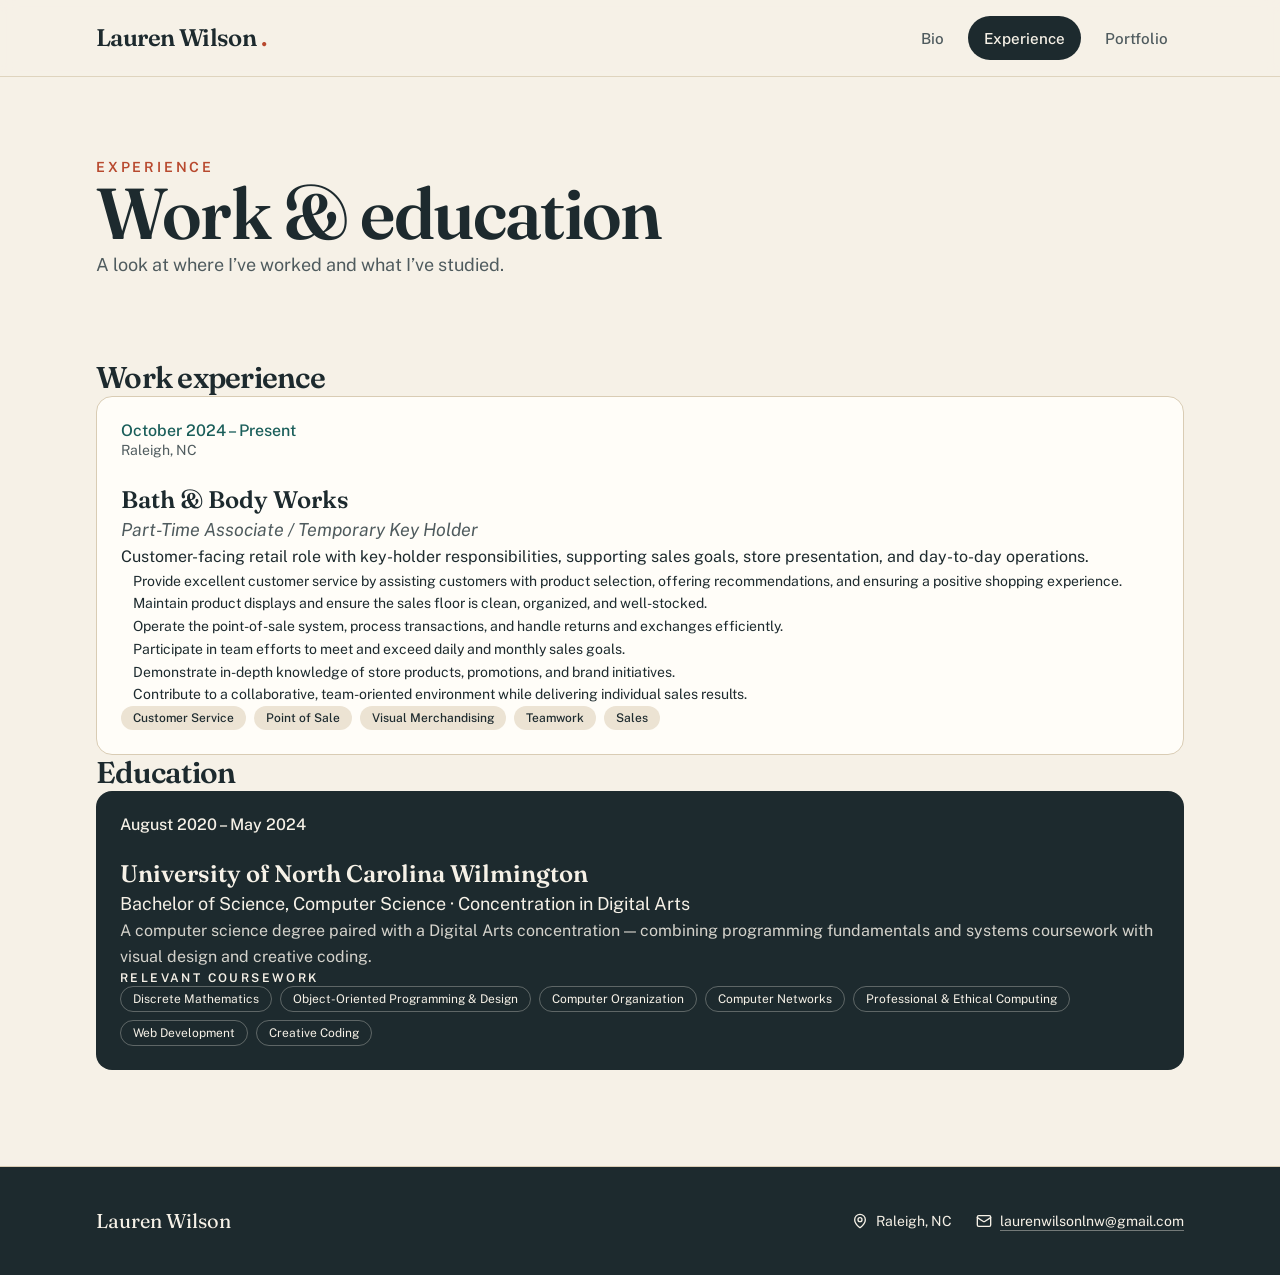
==== commit b1495c2d: "Restore page section spacing to match Bio page" ====
--- a/experience.html
+++ b/experience.html
@@ -38,7 +38,7 @@
     </header>
     <main id="main" tabindex="-1" class="flex-1 focus:outline-none">
       <div class="mx-auto max-w-6xl px-5 sm:px-8">
-        <section class="py-14">
+        <section class="py-14 sm:py-20">
           <p class="text-sm font-semibold uppercase tracking-[0.2em] text-accent">Experience</p>
           <h1 class="mt-4 font-display text-5xl font-semibold leading-[1.02] tracking-tight sm:text-7xl">Work &amp; education</h1>
           <p class="mt-5 max-w-2xl text-lg leading-relaxed text-muted-foreground">A look at where I’ve worked and what I’ve studied.</p>
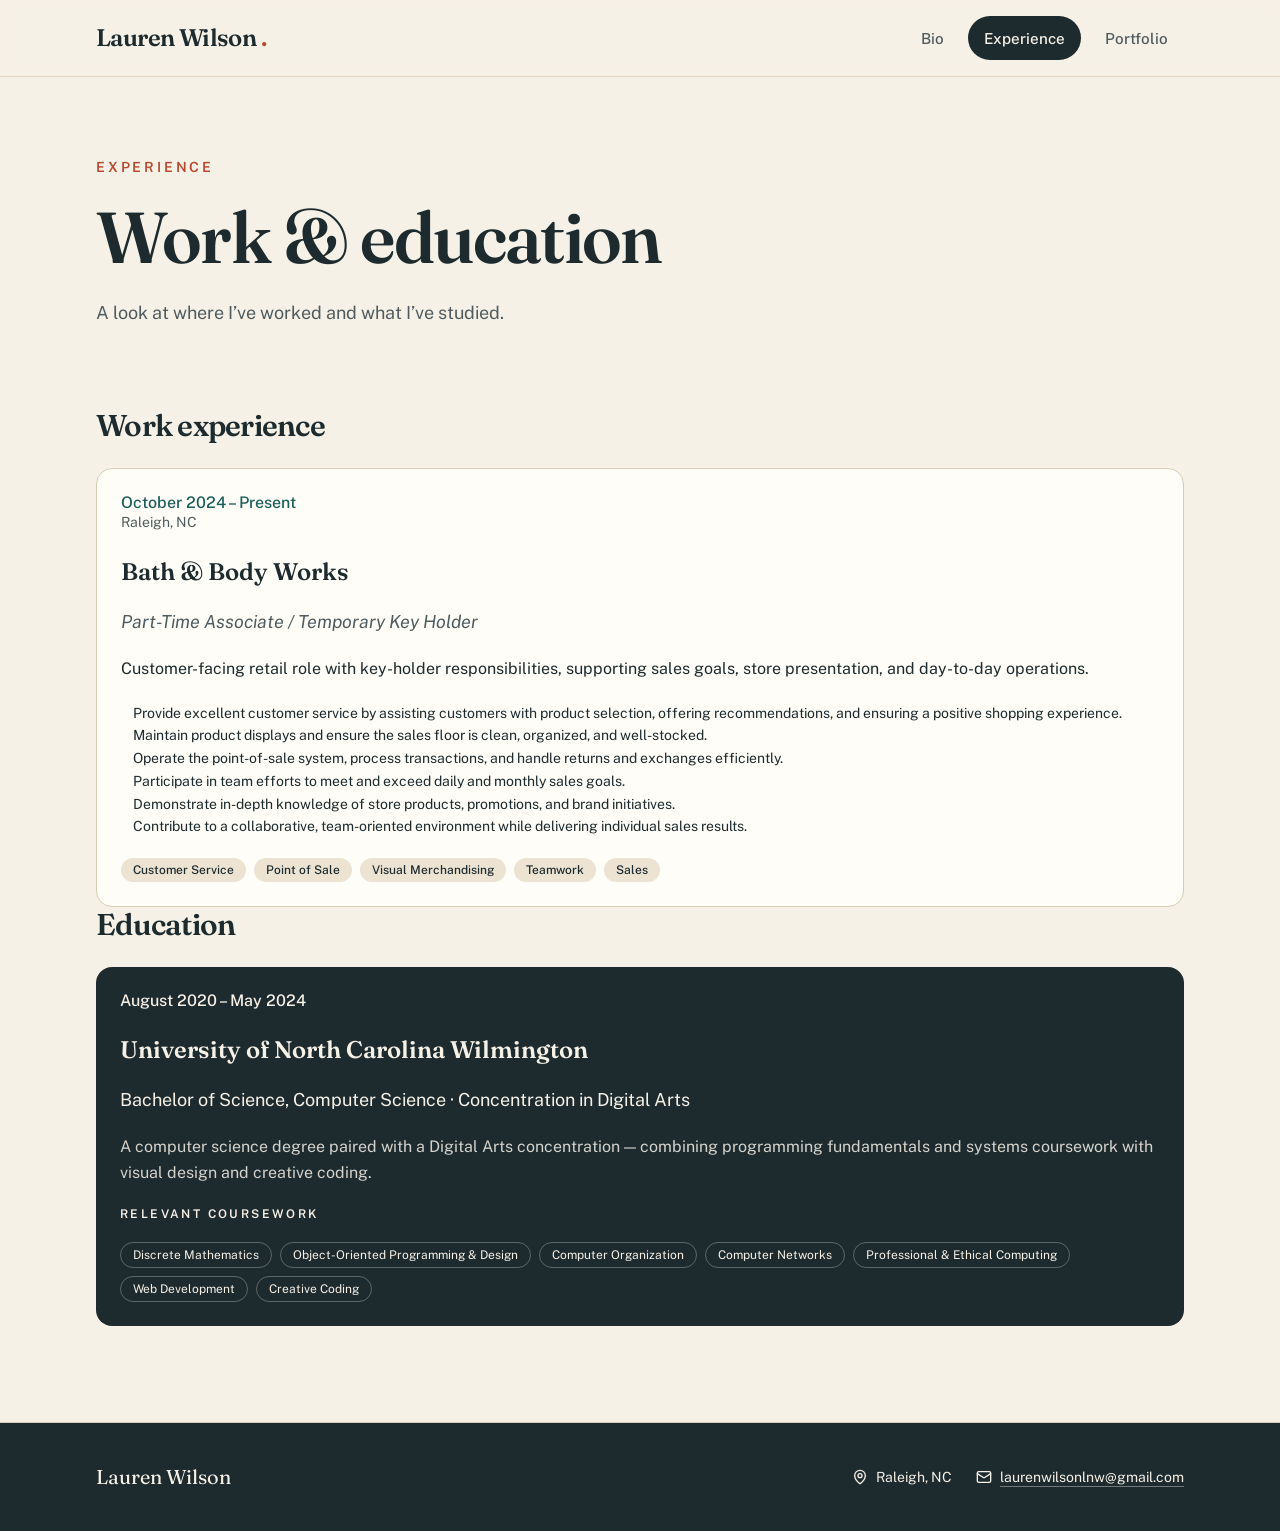
==== commit 951582f3: "Add consistent vertical spacing utilities to experience page" ====
--- a/experience.html
+++ b/experience.html
@@ -39,23 +39,26 @@
     <main id="main" tabindex="-1" class="flex-1 focus:outline-none">
       <div class="mx-auto max-w-6xl px-5 sm:px-8">
         <section class="py-14 sm:py-20">
+          <div class="space-y-6">
           <p class="text-sm font-semibold uppercase tracking-[0.2em] text-accent">Experience</p>
           <h1 class="mt-4 font-display text-5xl font-semibold leading-[1.02] tracking-tight sm:text-7xl">Work &amp; education</h1>
-          <p class="mt-5 max-w-2xl text-lg leading-relaxed text-muted-foreground">A look at where I’ve worked and what I’ve studied.</p>
+          <p class="max-w-2xl text-lg leading-relaxed text-muted-foreground">A look at where I’ve worked and what I’ve studied.</p>
+          </div>
         </section>
         <section class="pb-14 sm:pb-20">
-          <h2 class="mb-6 font-display text-3xl font-semibold tracking-tight">Work experience</h2>
+          <div class="space-y-6">
+          <h2 class=" font-display text-3xl font-semibold tracking-tight">Work experience</h2>
           <article class="rounded-2xl border border-border bg-card p-6 sm:p-7">
             <div class="grid gap-6 md:grid-cols-[10rem_1fr]">
               <div>
                 <p class="font-medium text-primary">October 2024 – Present</p>
                 <p class="mt-1 text-sm text-muted-foreground">Raleigh, NC</p>
               </div>
-              <div>
+              <div class="space-y-5">
                 <h3 class="font-display text-2xl font-semibold">Bath &amp; Body Works</h3>
                 <p class="text-lg italic text-muted-foreground">Part-Time Associate / Temporary Key Holder</p>
-                <p class="mt-5 leading-relaxed">Customer-facing retail role with key-holder responsibilities, supporting sales goals, store presentation, and day-to-day operations.</p>
-                <ul class="mt-4 space-y-2 text-sm leading-relaxed">
+                <p class="leading-relaxed">Customer-facing retail role with key-holder responsibilities, supporting sales goals, store presentation, and day-to-day operations.</p>
+                <ul class="space-y-2 text-sm leading-relaxed">
                   <li class="flex gap-3"><span class="mt-2 size-2 shrink-0 rounded-full bg-accent"></span><span>Provide excellent customer service by assisting customers with product selection, offering recommendations, and ensuring a positive shopping experience.</span></li>
                   <li class="flex gap-3"><span class="mt-2 size-2 shrink-0 rounded-full bg-accent"></span><span>Maintain product displays and ensure the sales floor is clean, organized, and well-stocked.</span></li>
                   <li class="flex gap-3"><span class="mt-2 size-2 shrink-0 rounded-full bg-accent"></span><span>Operate the point-of-sale system, process transactions, and handle returns and exchanges efficiently.</span></li>
@@ -63,27 +66,30 @@
                   <li class="flex gap-3"><span class="mt-2 size-2 shrink-0 rounded-full bg-accent"></span><span>Demonstrate in-depth knowledge of store products, promotions, and brand initiatives.</span></li>
                   <li class="flex gap-3"><span class="mt-2 size-2 shrink-0 rounded-full bg-accent"></span><span>Contribute to a collaborative, team-oriented environment while delivering individual sales results.</span></li>
                 </ul>
-                <div class="mt-5 flex flex-wrap gap-2"><span class="rounded-full bg-muted px-3 py-1 text-xs font-medium">Customer Service</span><span class="rounded-full bg-muted px-3 py-1 text-xs font-medium">Point of Sale</span><span class="rounded-full bg-muted px-3 py-1 text-xs font-medium">Visual Merchandising</span><span class="rounded-full bg-muted px-3 py-1 text-xs font-medium">Teamwork</span><span class="rounded-full bg-muted px-3 py-1 text-xs font-medium">Sales</span></div>
+                <div class="flex flex-wrap gap-2"><span class="rounded-full bg-muted px-3 py-1 text-xs font-medium">Customer Service</span><span class="rounded-full bg-muted px-3 py-1 text-xs font-medium">Point of Sale</span><span class="rounded-full bg-muted px-3 py-1 text-xs font-medium">Visual Merchandising</span><span class="rounded-full bg-muted px-3 py-1 text-xs font-medium">Teamwork</span><span class="rounded-full bg-muted px-3 py-1 text-xs font-medium">Sales</span></div>
               </div>
             </div>
           </article>
+          </div>
         </section>
         <section class="pb-20">
-          <h2 class="mb-6 font-display text-3xl font-semibold tracking-tight">Education</h2>
+          <div class="space-y-6">
+          <h2 class="font-display text-3xl font-semibold tracking-tight">Education</h2>
           <article class="rounded-2xl bg-foreground p-6 text-background sm:p-7">
             <div class="grid gap-6 md:grid-cols-[10rem_1fr]">
               <div>
                 <p class="font-medium">August 2020 – May 2024</p>
               </div>
-              <div>
+              <div class="space-y-5">
                 <h3 class="font-display text-2xl font-semibold">University of North Carolina Wilmington</h3>
                 <p class="text-lg text-background/75">Bachelor of Science, Computer Science · Concentration in Digital Arts</p>
-                <p class="mt-5 leading-relaxed text-background/85">A computer science degree paired with a Digital Arts concentration — combining programming fundamentals and systems coursework with visual design and creative coding.</p>
-                <p class="mt-5 text-xs font-semibold uppercase tracking-[0.2em] text-background/70">Relevant coursework</p>
-                <div class="mt-3 flex flex-wrap gap-2"><span class="rounded-full border border-background/30 px-3 py-1 text-xs">Discrete Mathematics</span><span class="rounded-full border border-background/30 px-3 py-1 text-xs">Object-Oriented Programming & Design</span><span class="rounded-full border border-background/30 px-3 py-1 text-xs">Computer Organization</span><span class="rounded-full border border-background/30 px-3 py-1 text-xs">Computer Networks</span><span class="rounded-full border border-background/30 px-3 py-1 text-xs">Professional & Ethical Computing</span><span class="rounded-full border border-background/30 px-3 py-1 text-xs">Web Development</span><span class="rounded-full border border-background/30 px-3 py-1 text-xs">Creative Coding</span></div>
+                <p class="leading-relaxed text-background/85">A computer science degree paired with a Digital Arts concentration — combining programming fundamentals and systems coursework with visual design and creative coding.</p>
+                <p class="text-xs font-semibold uppercase tracking-[0.2em] text-background/70">Relevant coursework</p>
+                <div class="flex flex-wrap gap-2"><span class="rounded-full border border-background/30 px-3 py-1 text-xs">Discrete Mathematics</span><span class="rounded-full border border-background/30 px-3 py-1 text-xs">Object-Oriented Programming & Design</span><span class="rounded-full border border-background/30 px-3 py-1 text-xs">Computer Organization</span><span class="rounded-full border border-background/30 px-3 py-1 text-xs">Computer Networks</span><span class="rounded-full border border-background/30 px-3 py-1 text-xs">Professional & Ethical Computing</span><span class="rounded-full border border-background/30 px-3 py-1 text-xs">Web Development</span><span class="rounded-full border border-background/30 px-3 py-1 text-xs">Creative Coding</span></div>
               </div>
             </div>
           </article>
+          </div>
         </section>
       </div>
     </main>
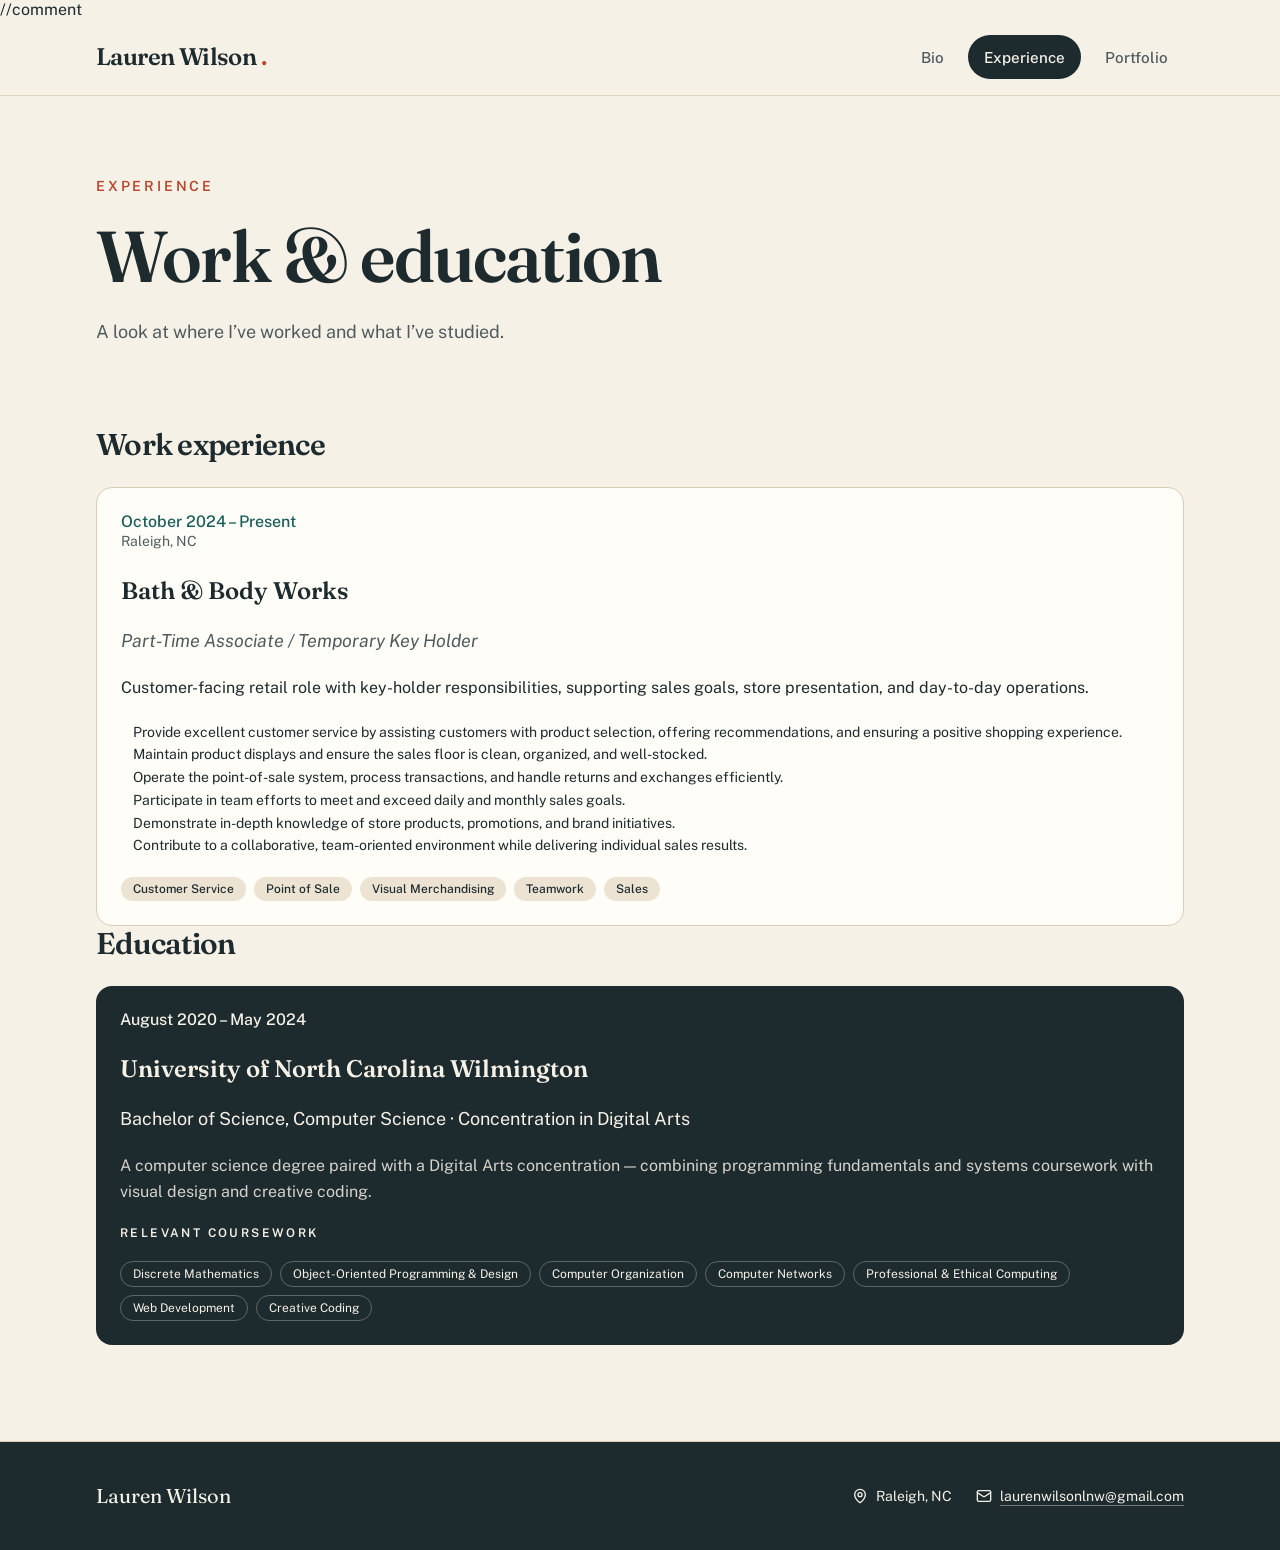
==== commit f3161db8: "Update experience.html" ====
--- a/experience.html
+++ b/experience.html
@@ -1,3 +1,4 @@
+//comment
 <!doctype html>
 <html lang="en">
   <head>
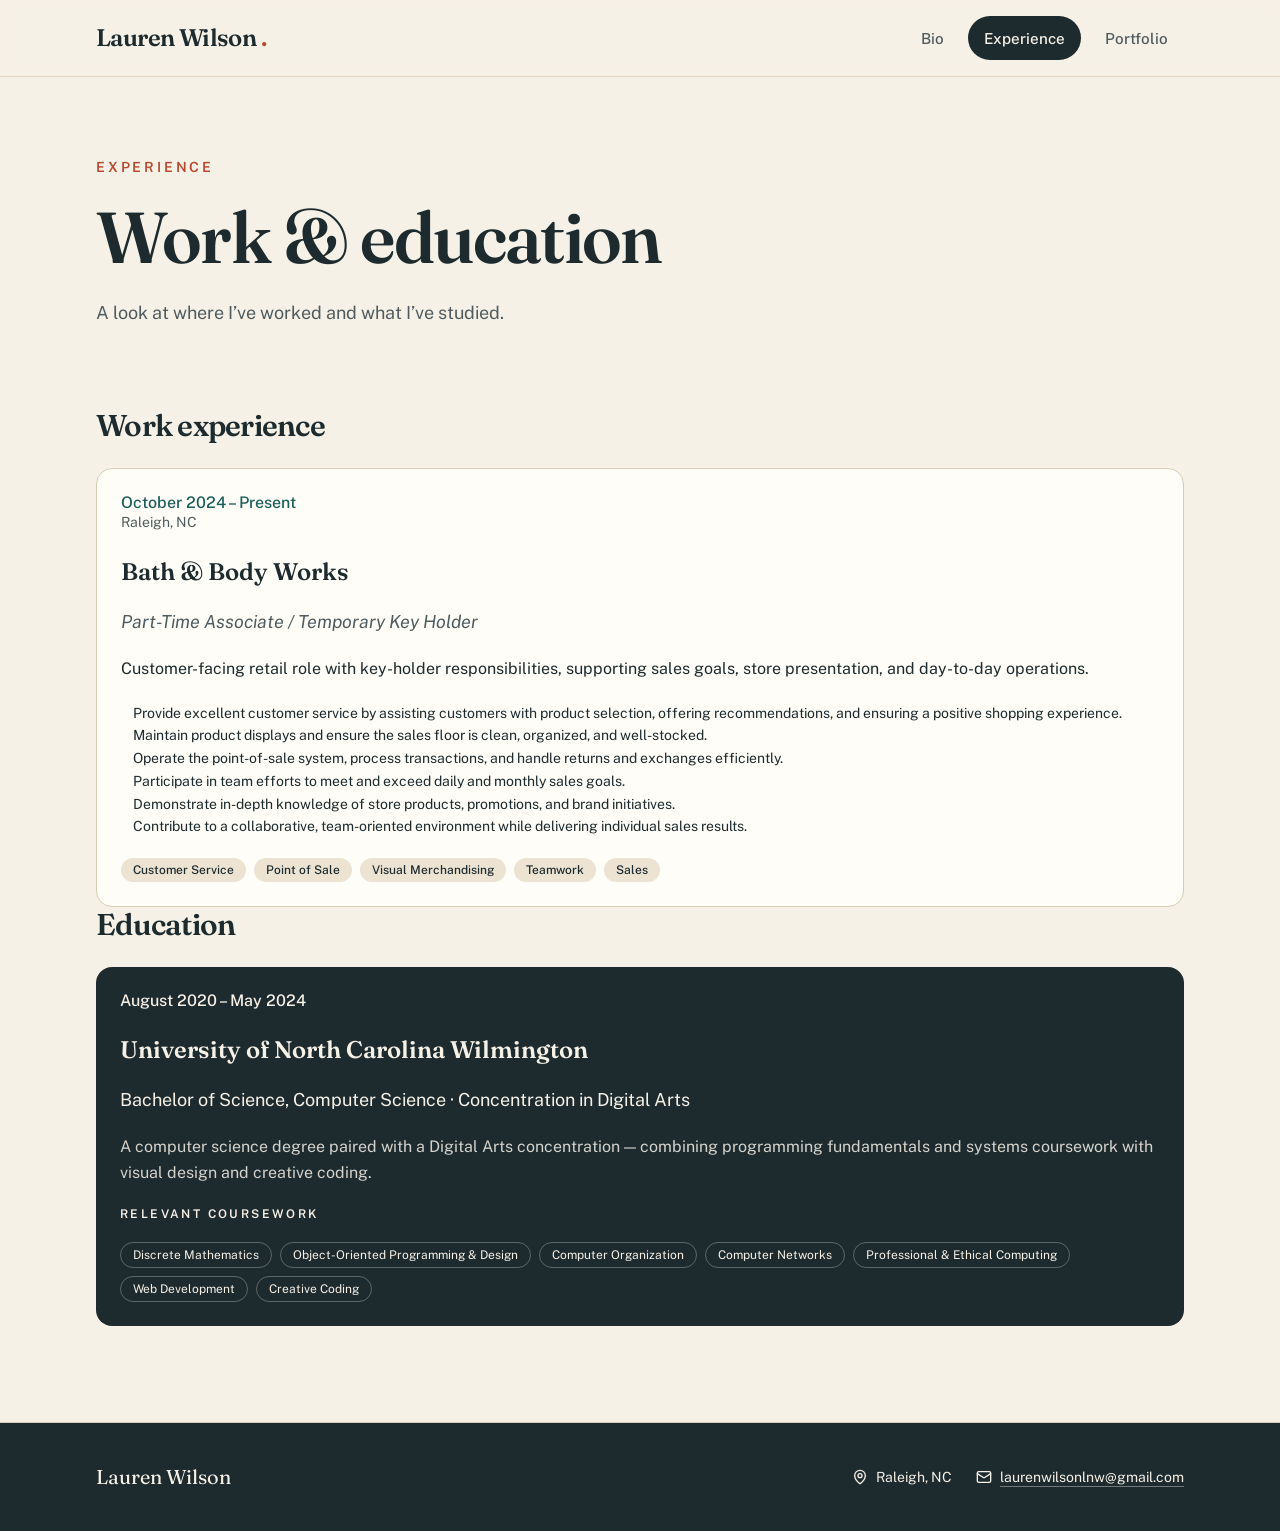
==== commit 840fcd6f: "Update experience.html" ====
--- a/experience.html
+++ b/experience.html
@@ -1,4 +1,4 @@
-//comment
+<!-- comment -->
 <!doctype html>
 <html lang="en">
   <head>
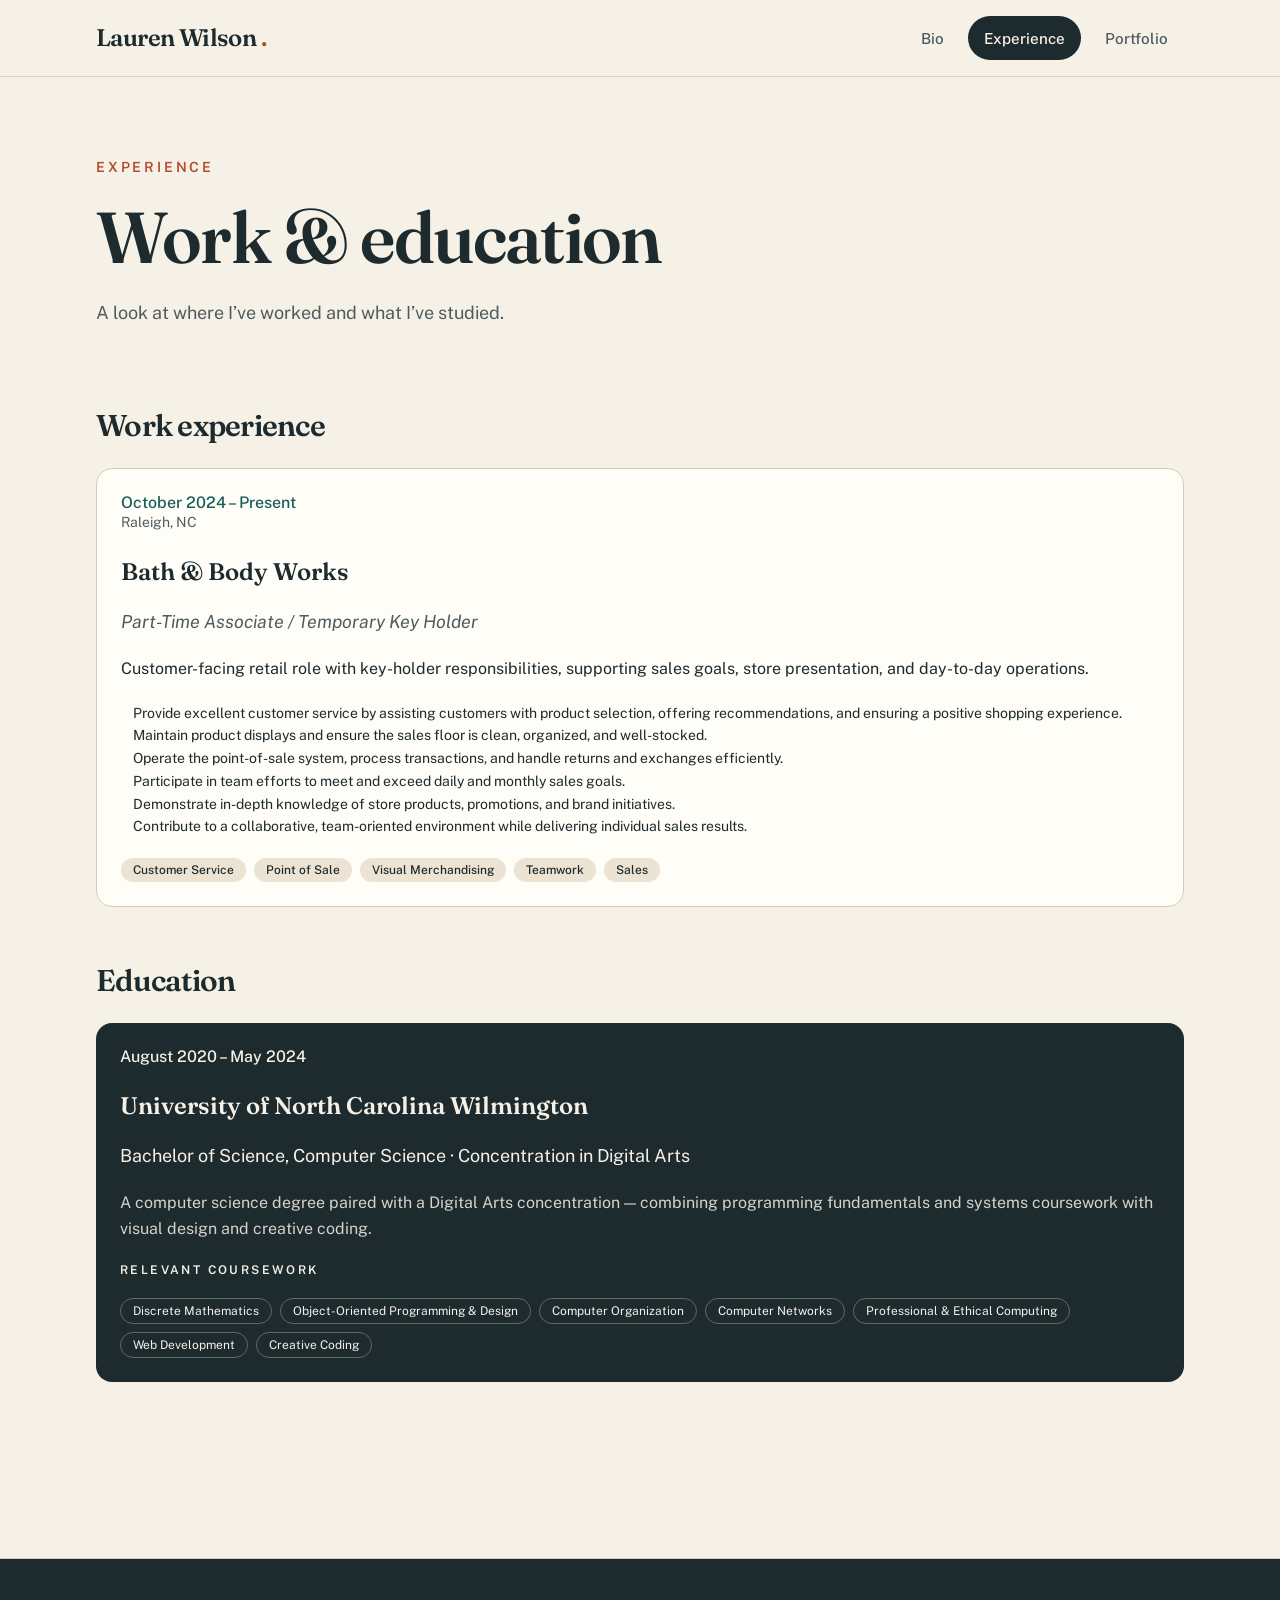
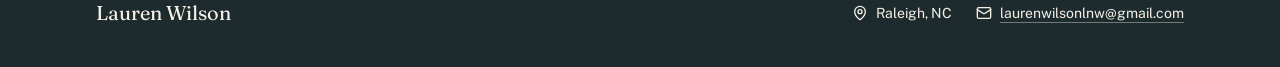
==== commit 572dc23b: "Use bottom-only section spacing on experience page" ====
--- a/assets/index-B3BmsTNa.css
+++ b/assets/index-B3BmsTNa.css
@@ -853,6 +853,14 @@
     .pt-2 {
         padding-top: calc(var(--spacing) * 2)
     }
+    .pb-14 {
+        padding-bottom: calc(var(--spacing) * 14)
+    }
+
+    .pb-20 {
+        padding-bottom: calc(var(--spacing) * 20)
+    }
+
 
     .pt-3 {
         padding-top: calc(var(--spacing) * 3)
@@ -1072,6 +1080,11 @@
 
     .underline-offset-4 {
         text-underline-offset: 4px
+    }
+
+
+    .aspect-\\[8\\/5\\] {
+        aspect-ratio: 8 / 5
     }
 
     .shadow-sm {
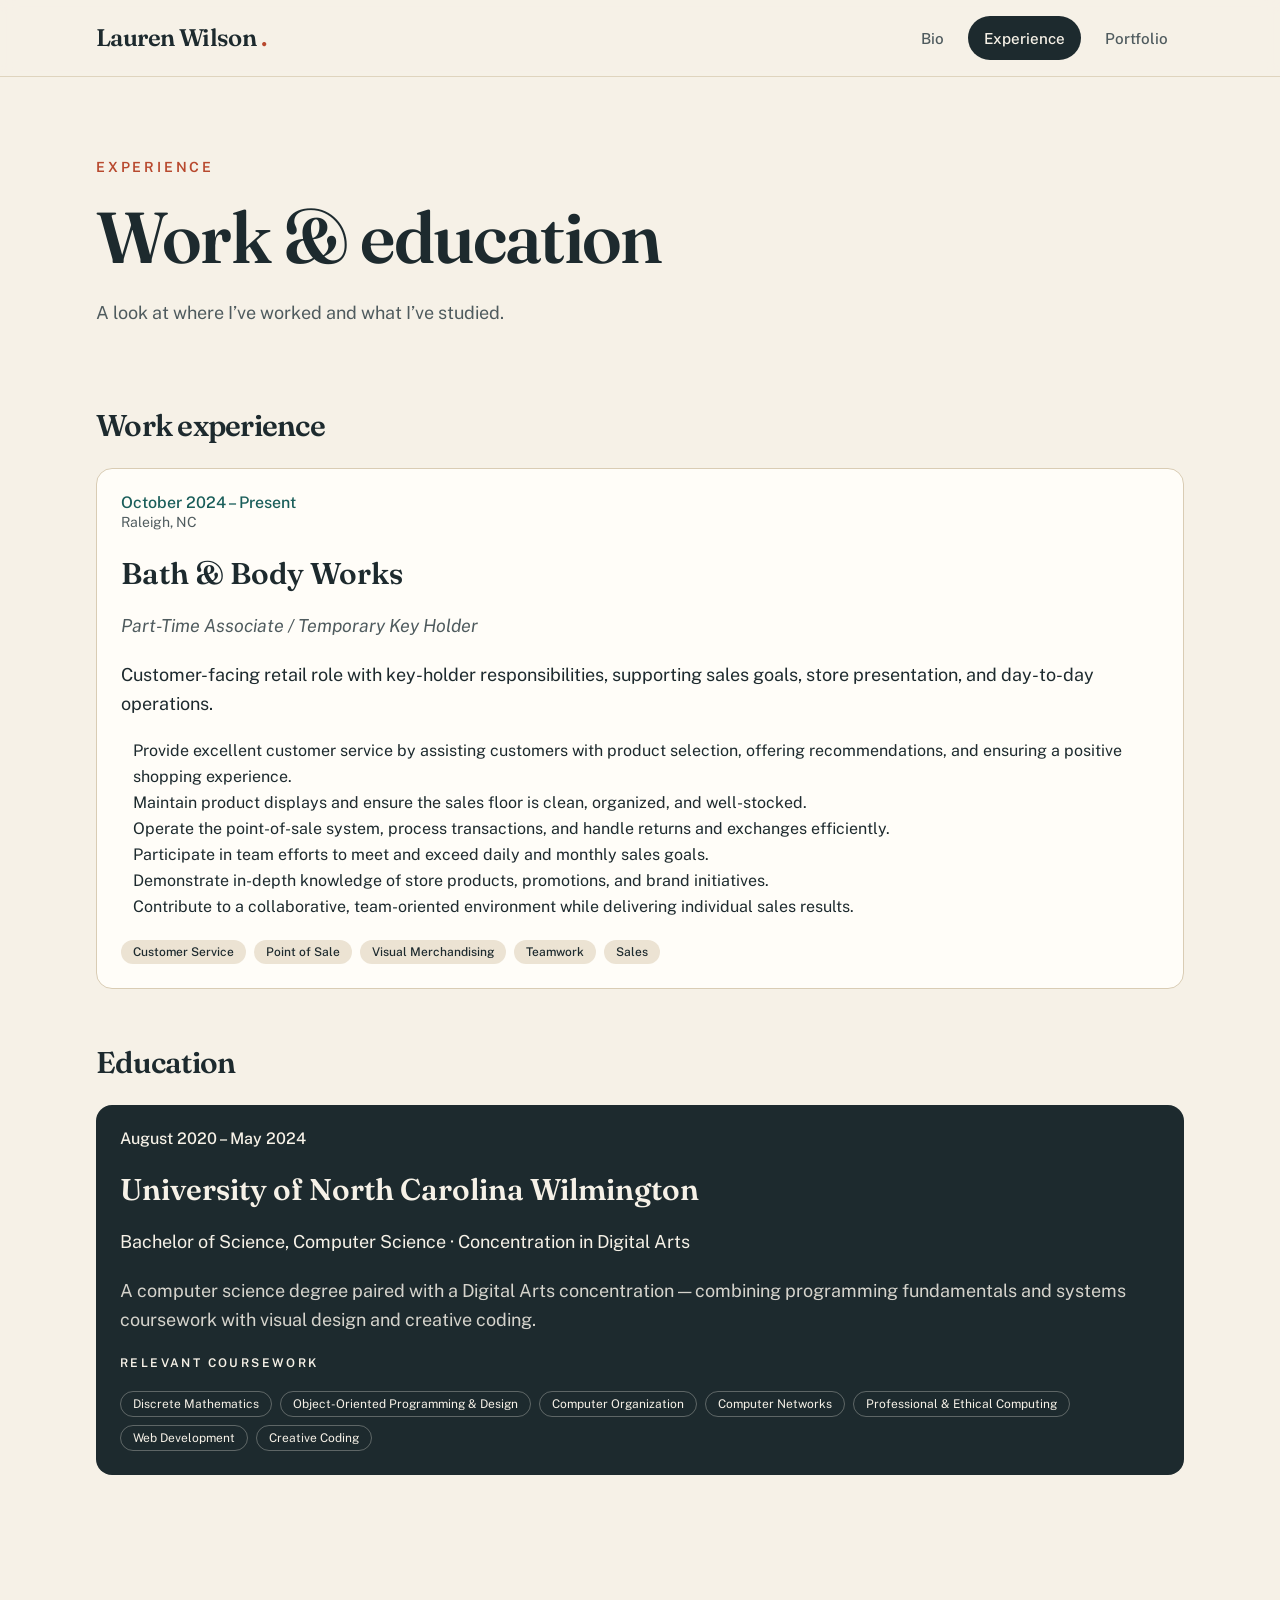
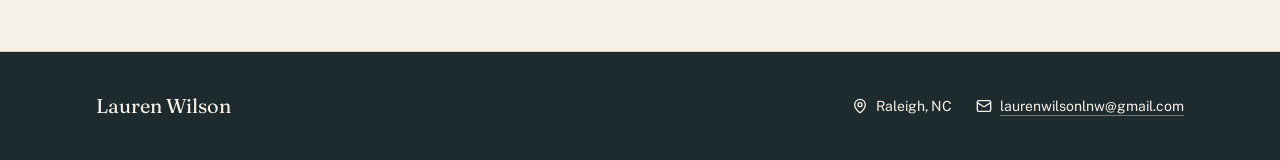
==== commit 52cc0c6b: "Match experience typography to bio page" ====
--- a/experience.html
+++ b/experience.html
@@ -56,10 +56,10 @@
                 <p class="mt-1 text-sm text-muted-foreground">Raleigh, NC</p>
               </div>
               <div class="space-y-5">
-                <h3 class="font-display text-2xl font-semibold">Bath &amp; Body Works</h3>
+                <h3 class="font-display text-3xl font-semibold">Bath &amp; Body Works</h3>
                 <p class="text-lg italic text-muted-foreground">Part-Time Associate / Temporary Key Holder</p>
-                <p class="leading-relaxed">Customer-facing retail role with key-holder responsibilities, supporting sales goals, store presentation, and day-to-day operations.</p>
-                <ul class="space-y-2 text-sm leading-relaxed">
+                <p class="text-lg leading-relaxed">Customer-facing retail role with key-holder responsibilities, supporting sales goals, store presentation, and day-to-day operations.</p>
+                <ul class="space-y-2 leading-relaxed">
                   <li class="flex gap-3"><span class="mt-2 size-2 shrink-0 rounded-full bg-accent"></span><span>Provide excellent customer service by assisting customers with product selection, offering recommendations, and ensuring a positive shopping experience.</span></li>
                   <li class="flex gap-3"><span class="mt-2 size-2 shrink-0 rounded-full bg-accent"></span><span>Maintain product displays and ensure the sales floor is clean, organized, and well-stocked.</span></li>
                   <li class="flex gap-3"><span class="mt-2 size-2 shrink-0 rounded-full bg-accent"></span><span>Operate the point-of-sale system, process transactions, and handle returns and exchanges efficiently.</span></li>
@@ -82,9 +82,9 @@
                 <p class="font-medium">August 2020 – May 2024</p>
               </div>
               <div class="space-y-5">
-                <h3 class="font-display text-2xl font-semibold">University of North Carolina Wilmington</h3>
+                <h3 class="font-display text-3xl font-semibold">University of North Carolina Wilmington</h3>
                 <p class="text-lg text-background/75">Bachelor of Science, Computer Science · Concentration in Digital Arts</p>
-                <p class="leading-relaxed text-background/85">A computer science degree paired with a Digital Arts concentration — combining programming fundamentals and systems coursework with visual design and creative coding.</p>
+                <p class="text-lg leading-relaxed text-background/85">A computer science degree paired with a Digital Arts concentration — combining programming fundamentals and systems coursework with visual design and creative coding.</p>
                 <p class="text-xs font-semibold uppercase tracking-[0.2em] text-background/70">Relevant coursework</p>
                 <div class="flex flex-wrap gap-2"><span class="rounded-full border border-background/30 px-3 py-1 text-xs">Discrete Mathematics</span><span class="rounded-full border border-background/30 px-3 py-1 text-xs">Object-Oriented Programming & Design</span><span class="rounded-full border border-background/30 px-3 py-1 text-xs">Computer Organization</span><span class="rounded-full border border-background/30 px-3 py-1 text-xs">Computer Networks</span><span class="rounded-full border border-background/30 px-3 py-1 text-xs">Professional & Ethical Computing</span><span class="rounded-full border border-background/30 px-3 py-1 text-xs">Web Development</span><span class="rounded-full border border-background/30 px-3 py-1 text-xs">Creative Coding</span></div>
               </div>
